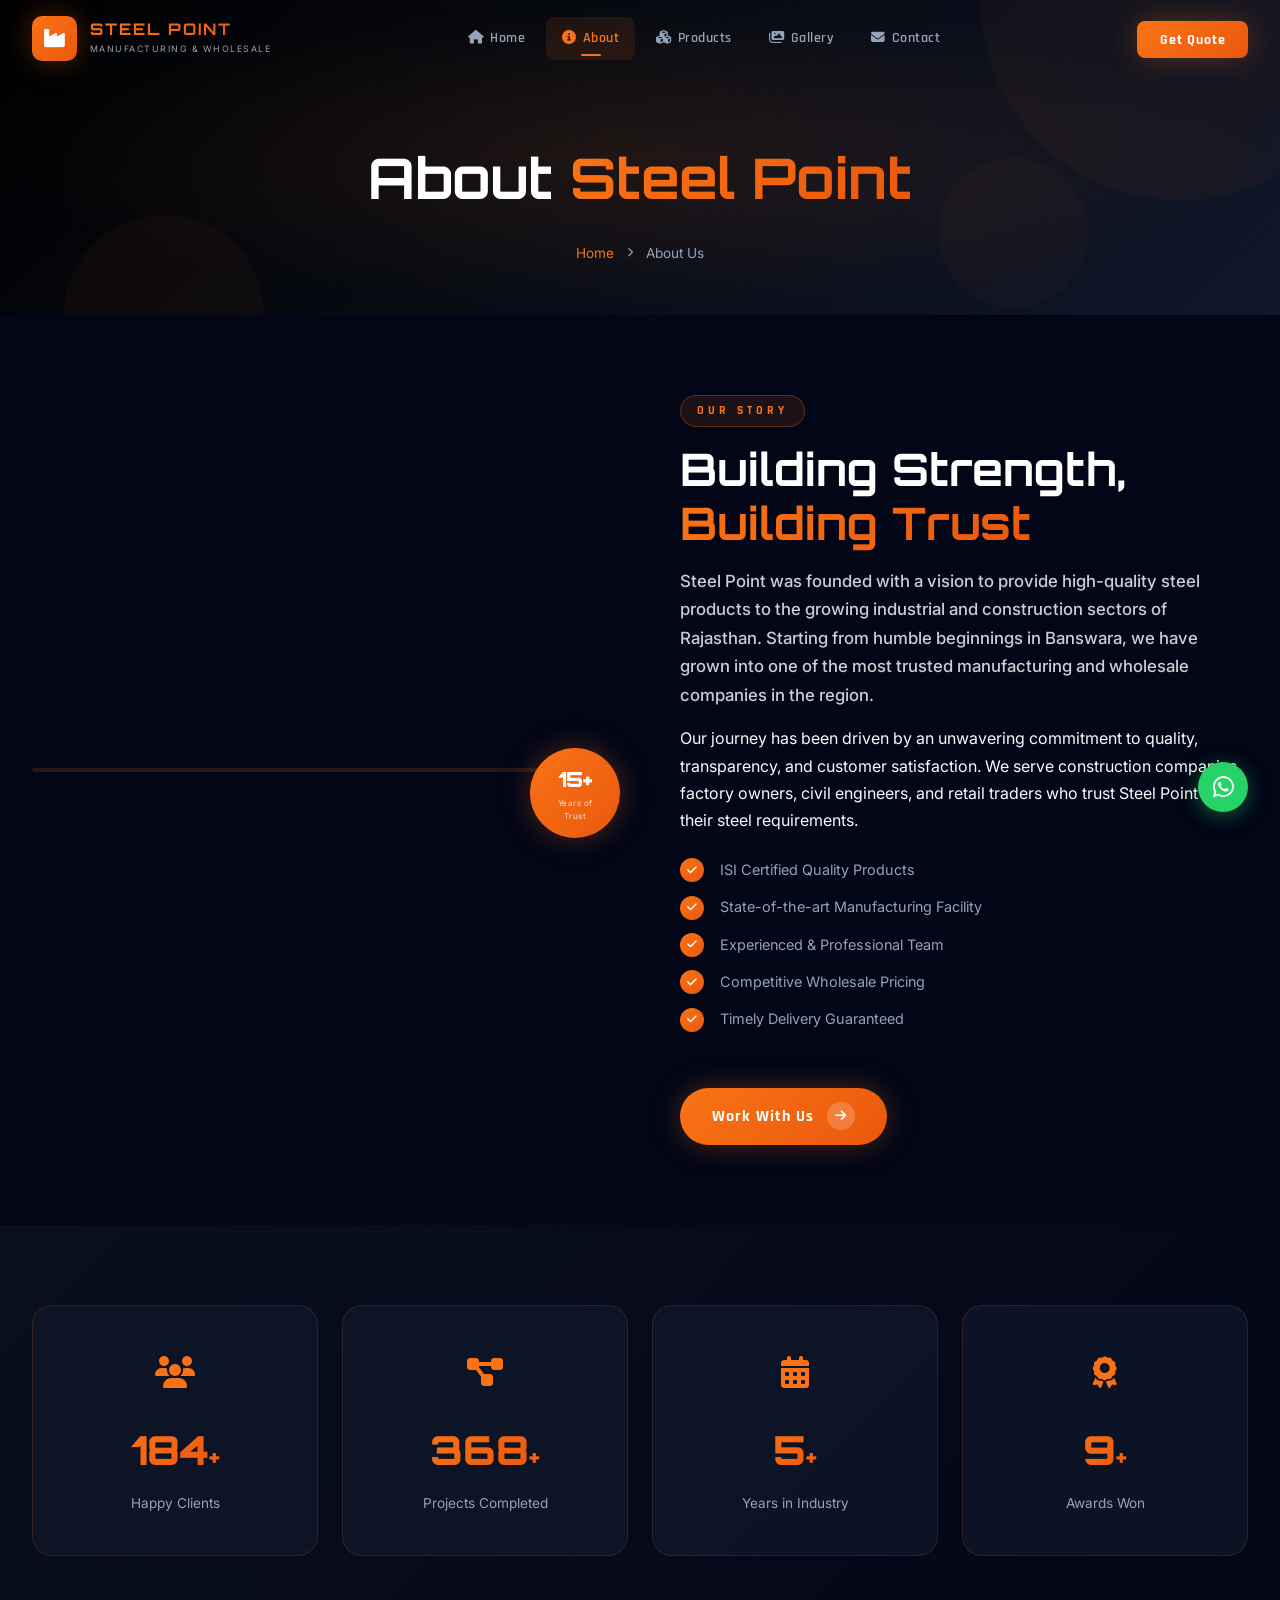
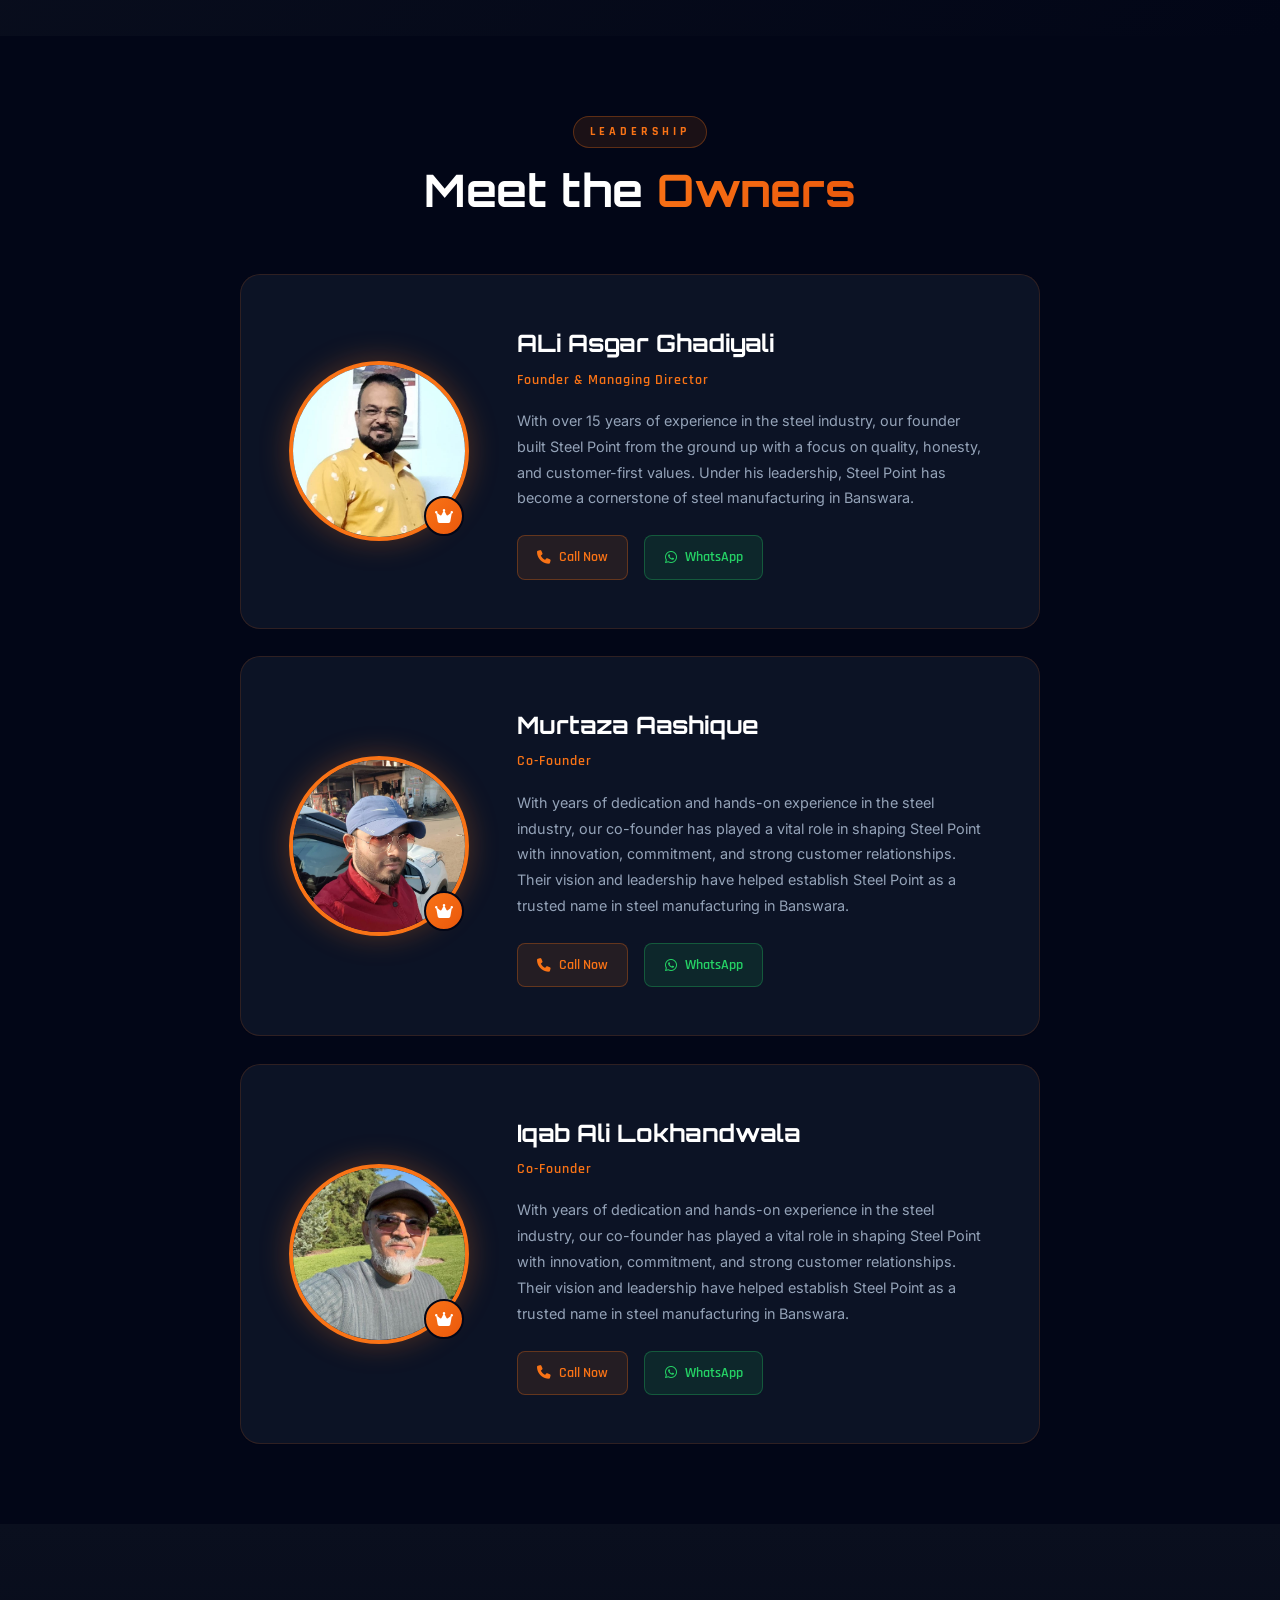
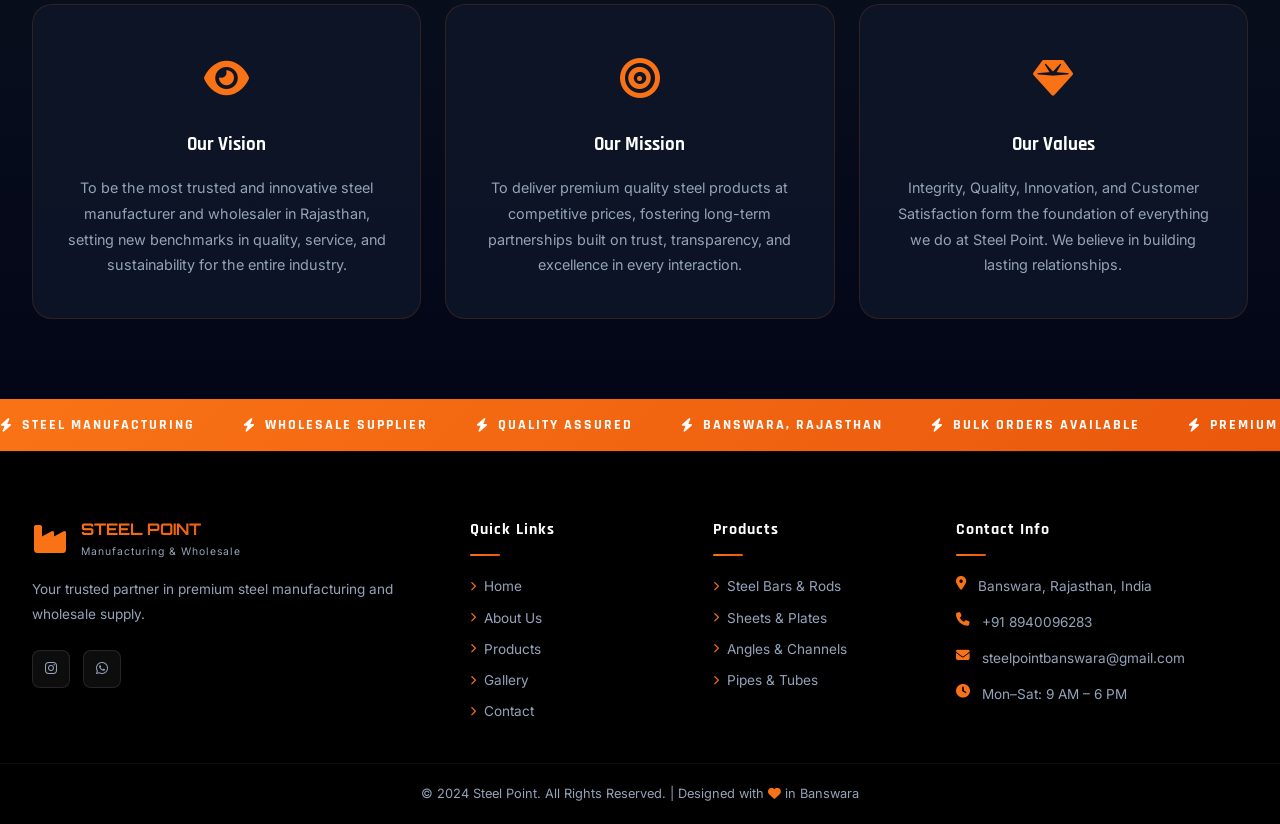
==== about.html @ a0d69bc1 "Add files via upload" ====
<!DOCTYPE html>
<html lang="en">
<head>
    <meta charset="UTF-8">
    <meta name="viewport" content="width=device-width, initial-scale=1.0">
    <title>About Us - Steel Point | Banswara</title>
    <link rel="stylesheet" href="css/style.css">
    <link rel="stylesheet" href="css/animations.css">
    <link href="https://fonts.googleapis.com/css2?family=Orbitron:wght@400;700;900&family=Rajdhani:wght@300;400;500;600;700&family=Inter:wght@300;400;500;600&display=swap" rel="stylesheet">
    <link rel="stylesheet" href="https://cdnjs.cloudflare.com/ajax/libs/font-awesome/6.5.0/css/all.min.css">
</head>
<body>
    <div id="preloader">
        <div class="preloader-content">
            <div class="steel-logo-anim">
                <span class="logo-s">S</span>
                <span class="logo-p">P</span>
            </div>
            <div class="preloader-bar"><div class="preloader-fill"></div></div>
            <p class="preloader-text">STEEL POINT</p>
        </div>
    </div>

    <div id="particles-bg"></div>

    <nav id="navbar">
        <div class="nav-container">
            <div class="nav-logo">
                <div class="logo-icon"><i class="fas fa-industry"></i></div>
                <div class="logo-text">
                    <span class="logo-main">STEEL POINT</span>
                    <span class="logo-sub">Manufacturing & Wholesale</span>
                </div>
            </div>
            <div class="nav-links" id="navLinks">
                <a href="index.html" class="nav-link"><span class="nav-icon"><i class="fas fa-home"></i></span><span>Home</span></a>
                <a href="about.html" class="nav-link active"><span class="nav-icon"><i class="fas fa-info-circle"></i></span><span>About</span></a>
                <a href="products.html" class="nav-link"><span class="nav-icon"><i class="fas fa-cubes"></i></span><span>Products</span></a>
                <a href="gallery.html" class="nav-link"><span class="nav-icon"><i class="fas fa-images"></i></span><span>Gallery</span></a>
                <a href="contact.html" class="nav-link"><span class="nav-icon"><i class="fas fa-envelope"></i></span><span>Contact</span></a>
            </div>
            <div class="nav-cta"><a href="contact.html" class="btn-nav-cta">Get Quote</a></div>
            <div class="hamburger" id="hamburger"><span></span><span></span><span></span></div>
        </div>
    </nav>

    <!-- Page Banner -->
    <div class="page-banner">
        <div class="banner-overlay"></div>
        <div class="banner-content" data-aos="fade-up">
            <h1>About <span class="text-gradient">Steel Point</span></h1>
            <div class="breadcrumb">
                <a href="index.html">Home</a>
                <i class="fas fa-chevron-right"></i>
                <span>About Us</span>
            </div>
        </div>
        <div class="banner-shapes">
            <div class="shape s1"></div>
            <div class="shape s2"></div>
            <div class="shape s3"></div>
        </div>
    </div>

    <!-- About Story -->
    <section class="about-story">
        <div class="section-container">
            <div class="about-story-grid">
                <div class="about-image-block" data-aos="fade-right">
                    <div class="about-img-main">
                        <img src="images/about-main.jpg" alt="Steel Point Factory" onerror="this.style.display='none'; this.parentElement.classList.add('img-placeholder')">
                        <div class="img-overlay-card">
                            <i class="fas fa-industry"></i>
                            <div>
                                <strong>Est. Since</strong>
                                <span>Years of Excellence</span>
                            </div>
                        </div>
                    </div>
                    <div class="about-img-secondary">
                        <img src="images/about-secondary.jpg" alt="Steel Products" onerror="this.style.display='none'; this.parentElement.classList.add('img-placeholder-sm')">
                    </div>
                    <div class="experience-badge">
                        <span class="exp-num">15+</span>
                        <span class="exp-text">Years of<br>Trust</span>
                    </div>
                </div>
                <div class="about-text-block" data-aos="fade-left">
                    <span class="section-tag">OUR STORY</span>
                    <h2 class="section-title">Building Strength, <span class="text-gradient">Building Trust</span></h2>
                    <p class="about-intro">Steel Point was founded with a vision to provide high-quality steel products to the growing industrial and construction sectors of Rajasthan. Starting from humble beginnings in Banswara, we have grown into one of the most trusted manufacturing and wholesale companies in the region.</p>
                    <p>Our journey has been driven by an unwavering commitment to quality, transparency, and customer satisfaction. We serve construction companies, factory owners, civil engineers, and retail traders who trust Steel Point for their steel requirements.</p>
                    <div class="about-values">
                        <div class="value-item">
                            <div class="value-check"><i class="fas fa-check"></i></div>
                            <span>ISI Certified Quality Products</span>
                        </div>
                        <div class="value-item">
                            <div class="value-check"><i class="fas fa-check"></i></div>
                            <span>State-of-the-art Manufacturing Facility</span>
                        </div>
                        <div class="value-item">
                            <div class="value-check"><i class="fas fa-check"></i></div>
                            <span>Experienced & Professional Team</span>
                        </div>
                        <div class="value-item">
                            <div class="value-check"><i class="fas fa-check"></i></div>
                            <span>Competitive Wholesale Pricing</span>
                        </div>
                        <div class="value-item">
                            <div class="value-check"><i class="fas fa-check"></i></div>
                            <span>Timely Delivery Guaranteed</span>
                        </div>
                    </div>
                    <a href="contact.html" class="btn-primary" style="margin-top:2rem;">
                        <span class="btn-text">Work With Us</span>
                        <span class="btn-icon"><i class="fas fa-arrow-right"></i></span>
                        <div class="btn-shine"></div>
                    </a>
                </div>
            </div>
        </div>
    </section>

    <!-- Stats -->
    <section class="stats-section">
        <div class="section-container">
            <div class="stats-grid">
                <div class="stats-card" data-aos="zoom-in" data-aos-delay="100">
                    <div class="stats-icon"><i class="fas fa-users"></i></div>
                    <div class="stats-num" data-count="500">0</div><span class="stat-plus-sm">+</span>
                    <div class="stats-label">Happy Clients</div>
                </div>
                <div class="stats-card" data-aos="zoom-in" data-aos-delay="200">
                    <div class="stats-icon"><i class="fas fa-project-diagram"></i></div>
                    <div class="stats-num" data-count="1000">0</div><span class="stat-plus-sm">+</span>
                    <div class="stats-label">Projects Completed</div>
                </div>
                <div class="stats-card" data-aos="zoom-in" data-aos-delay="300">
                    <div class="stats-icon"><i class="fas fa-calendar-alt"></i></div>
                    <div class="stats-num" data-count="15">0</div><span class="stat-plus-sm">+</span>
                    <div class="stats-label">Years in Industry</div>
                </div>
                <div class="stats-card" data-aos="zoom-in" data-aos-delay="400">
                    <div class="stats-icon"><i class="fas fa-award"></i></div>
                    <div class="stats-num" data-count="25">0</div><span class="stat-plus-sm">+</span>
                    <div class="stats-label">Awards Won</div>
                </div>
            </div>
        </div>
    </section>

    <!-- Owner Section -->
    <section class="owner-section">
        <div class="section-container">
            <div class="section-header" data-aos="fade-up">
                <span class="section-tag">LEADERSHIP</span>
                <h2 class="section-title">Meet the <span class="text-gradient">Owners</span></h2>
            </div>
            <div class="owner-card-wrap" data-aos="zoom-in">
                <div class="owner-card">
                    <div class="owner-image-wrap">
                        <div class="owner-img-circle">
                            <img src="css/ali asgar uncle 1.jpeg" alt="Owner" onerror="this.style.display='none'; this.nextElementSibling.style.display='flex'">
                            <div class="owner-placeholder" style="display:none">
                                <i class="fas fa-user-tie"></i>
                            </div>
                        </div>
                        <div class="owner-badge"><i class="fas fa-crown"></i></div>
                    </div>
                    <div class="owner-details">
                        <h3 class="owner-name">ALi Asgar Ghadiyali</h3>
                        <span class="owner-title">Founder & Managing Director</span>
                        <p class="owner-desc">With over 15 years of experience in the steel industry, our founder built Steel Point from the ground up with a focus on quality, honesty, and customer-first values. Under his leadership, Steel Point has become a cornerstone of steel manufacturing in Banswara.</p>
                        <div class="owner-contacts">
                            <a href="tel:+918940096283" class="owner-contact-btn">
                                <i class="fas fa-phone"></i> Call Now
                            </a>
                            <a href="https://wa.me/919928610476" class="owner-contact-btn whatsapp" target="_blank">
                                <i class="fab fa-whatsapp"></i> WhatsApp
                            </a>
                        </div>
                    </div>
                </div>
            </div>
            <br>

             <div class="owner-card-wrap" data-aos="zoom-in">
                <div class="owner-card">
                    <div class="owner-image-wrap">
                        <div class="owner-img-circle">
                            <img src="css/murtaza uncle .jpeg" alt="Owner" onerror="this.style.display='none'; this.nextElementSibling.style.display='flex'">
                            <div class="owner-placeholder" style="display:none">
                                <i class="fas fa-user-tie"></i>
                            </div>
                        </div>
                        <div class="owner-badge"><i class="fas fa-crown"></i></div>
                    </div>
                    <div class="owner-details">
                        <h3 class="owner-name">Murtaza Aashique</h3>
                        <span class="owner-title">Co-Founder</span>
                        <p class="owner-desc">With years of dedication and hands-on experience in the steel industry, our co-founder has played a vital role in shaping Steel Point with innovation, commitment, and strong customer relationships. Their vision and leadership have helped establish Steel Point as a trusted name in steel manufacturing in Banswara.</p>
                        <div class="owner-contacts">
                            <a href="tel:+919414101186" class="owner-contact-btn">
                                <i class="fas fa-phone"></i> Call Now
                            </a>
                            <a href="https://wa.me/919414101186" class="owner-contact-btn whatsapp" target="_blank">
                                <i class="fab fa-whatsapp"></i> WhatsApp
                            </a>
                        </div>
                    </div>
                </div>
            </div>
                    <br>
             <div class="owner-card-wrap" data-aos="zoom-in">
                <div class="owner-card">
                    <div class="owner-image-wrap">
                        <div class="owner-img-circle">
                            <img src="css/iqbal uncle.jpeg" alt="Owner" onerror="this.style.display='none'; this.nextElementSibling.style.display='flex'">
                            <div class="owner-placeholder" style="display:none">
                                <i class="fas fa-user-tie"></i>
                            </div>
                        </div>
                        <div class="owner-badge"><i class="fas fa-crown"></i></div>
                    </div>
                    <div class="owner-details">
                        <h3 class="owner-name">Iqab Ali Lokhandwala</h3>
                        <span class="owner-title">Co-Founder</span>
                        <p class="owner-desc">With years of dedication and hands-on experience in the steel industry, our co-founder has played a vital role in shaping Steel Point with innovation, commitment, and strong customer relationships. Their vision and leadership have helped establish Steel Point as a trusted name in steel manufacturing in Banswara.</p>
                        <div class="owner-contacts">
                            <a href="tel:+919414101186" class="owner-contact-btn">
                                <i class="fas fa-phone"></i> Call Now
                            </a>
                            <a href="https://wa.me/918118812469" class="owner-contact-btn whatsapp" target="_blank">
                                <i class="fab fa-whatsapp"></i> WhatsApp
                            </a>
                        </div>
                    </div>
                </div>
            </div>

        </div>
    </section>

    <!-- Vision Mission -->
    <section class="vision-mission">
        <div class="section-container">
            <div class="vm-grid">
                <div class="vm-card vision" data-aos="fade-right">
                    <div class="vm-icon"><i class="fas fa-eye"></i></div>
                    <h3>Our Vision</h3>
                    <p>To be the most trusted and innovative steel manufacturer and wholesaler in Rajasthan, setting new benchmarks in quality, service, and sustainability for the entire industry.</p>
                </div>
                <div class="vm-card mission" data-aos="fade-up">
                    <div class="vm-icon"><i class="fas fa-bullseye"></i></div>
                    <h3>Our Mission</h3>
                    <p>To deliver premium quality steel products at competitive prices, fostering long-term partnerships built on trust, transparency, and excellence in every interaction.</p>
                </div>
                <div class="vm-card values" data-aos="fade-left">
                    <div class="vm-icon"><i class="fas fa-gem"></i></div>
                    <h3>Our Values</h3>
                    <p>Integrity, Quality, Innovation, and Customer Satisfaction form the foundation of everything we do at Steel Point. We believe in building lasting relationships.</p>
                </div>
            </div>
        </div>
    </section>

    <!-- Marquee -->
    <div class="marquee-section">
        <div class="marquee-track">
            <span><i class="fas fa-bolt"></i> STEEL MANUFACTURING</span>
            <span><i class="fas fa-bolt"></i> WHOLESALE SUPPLIER</span>
            <span><i class="fas fa-bolt"></i> QUALITY ASSURED</span>
            <span><i class="fas fa-bolt"></i> BANSWARA, RAJASTHAN</span>
            <span><i class="fas fa-bolt"></i> BULK ORDERS AVAILABLE</span>
            <span><i class="fas fa-bolt"></i> PREMIUM GRADE STEEL</span>
            <span><i class="fas fa-bolt"></i> STEEL MANUFACTURING</span>
            <span><i class="fas fa-bolt"></i> WHOLESALE SUPPLIER</span>
            <span><i class="fas fa-bolt"></i> QUALITY ASSURED</span>
            <span><i class="fas fa-bolt"></i> BANSWARA, RAJASTHAN</span>
            <span><i class="fas fa-bolt"></i> BULK ORDERS AVAILABLE</span>
            <span><i class="fas fa-bolt"></i> PREMIUM GRADE STEEL</span>
        </div>
    </div>

    <!-- Footer -->
    <footer id="footer">
        <div class="footer-top">
            <div class="footer-container">
                <div class="footer-brand">
                    <div class="footer-logo">
                        <i class="fas fa-industry"></i>
                        <div>
                            <span class="footer-logo-name">STEEL POINT</span>
                            <span class="footer-logo-sub">Manufacturing & Wholesale</span>
                        </div>
                    </div>
                    <p class="footer-desc">Your trusted partner in premium steel manufacturing and wholesale supply.</p>
                    <div class="footer-socials">
                        <!-- <a href="#" class="social-btn"><i class="fab fa-facebook-f"></i></a> -->
                        <a href="https://www.instagram.com/steel_point.banswara?igsh=MWlycHJwcHlqMzdpeQ==" class="social-btn"><i class="fab fa-instagram"></i></a>
                        <a href="https://wa.me/919828180990" class="social-btn"><i class="fab fa-whatsapp"></i></a>
                        <!-- <a href="#" class="social-btn"><i class="fab fa-youtube"></i></a> -->
                    </div>
                </div>
                <div class="footer-links-col">
                    <h4>Quick Links</h4>
                    <ul>
                        <li><a href="index.html"><i class="fas fa-chevron-right"></i> Home</a></li>
                        <li><a href="about.html"><i class="fas fa-chevron-right"></i> About Us</a></li>
                        <li><a href="products.html"><i class="fas fa-chevron-right"></i> Products</a></li>
                        <li><a href="gallery.html"><i class="fas fa-chevron-right"></i> Gallery</a></li>
                        <li><a href="contact.html"><i class="fas fa-chevron-right"></i> Contact</a></li>
                    </ul>
                </div>
                <div class="footer-links-col">
                    <h4>Products</h4>
                    <ul>
                        <li><a href="products.html"><i class="fas fa-chevron-right"></i> Steel Bars & Rods</a></li>
                        <li><a href="products.html"><i class="fas fa-chevron-right"></i> Sheets & Plates</a></li>
                        <li><a href="products.html"><i class="fas fa-chevron-right"></i> Angles & Channels</a></li>
                        <li><a href="products.html"><i class="fas fa-chevron-right"></i> Pipes & Tubes</a></li>
                    </ul>
                </div>
                <div class="footer-contact-col">
                    <h4>Contact Info</h4>
                    <div class="footer-contact-item"><i class="fas fa-map-marker-alt"></i><span>Banswara, Rajasthan, India</span></div>
                    <div class="footer-contact-item"><i class="fas fa-phone"></i><span>+91 8940096283</span></div>
                    <div class="footer-contact-item"><i class="fas fa-envelope"></i><span>steelpointbanswara@gmail.com</span></div>
                    <div class="footer-contact-item"><i class="fas fa-clock"></i><span>Mon–Sat: 9 AM – 6 PM</span></div>
                </div>
            </div>
        </div>
        <div class="footer-bottom">
            <p>© 2024 Steel Point. All Rights Reserved. | Designed with <i class="fas fa-heart" style="color:#f97316"></i> in Banswara</p>
        </div>
    </footer>

    <button id="backToTop" class="back-to-top"><i class="fas fa-chevron-up"></i></button>
    <a href="https://wa.me/919828180990" class="whatsapp-float" target="_blank">
        <i class="fab fa-whatsapp"></i>
        <span class="whatsapp-tooltip">Chat on WhatsApp</span>
    </a>

    <script src="js/main.js"></script>
    <script src="js/animations.js"></script>
</body>
</html>
---- css/style.css ----
/* =========================================
   STEEL POINT - MAIN STYLESHEET
   ========================================= */

:root {
  --primary: #f97316;
  --primary-dark: #ea580c;
  --primary-light: #fed7aa;
  --secondary: #0f172a;
  --dark: #020617;
  --darker: #000000;
  --light: #f8fafc;
  --gray: #94a3b8;
  --gray-light: #e2e8f0;
  --steel-blue: #1e40af;
  --steel-silver: #94a3b8;
  --gradient: linear-gradient(135deg, #f97316, #ea580c);
  --gradient-dark: linear-gradient(135deg, #0f172a, #020617);
  --gradient-glow: linear-gradient(135deg, #f97316 0%, #fb923c 50%, #f97316 100%);
  --card-bg: rgba(15, 23, 42, 0.8);
  --card-border: rgba(249, 115, 22, 0.15);
  --glass: rgba(255, 255, 255, 0.05);
  --glass-border: rgba(255, 255, 255, 0.1);
  --shadow: 0 20px 60px rgba(0, 0, 0, 0.5);
  --shadow-orange: 0 0 30px rgba(249, 115, 22, 0.3);
  --font-heading: 'Orbitron', sans-serif;
  --font-body: 'Rajdhani', sans-serif;
  --font-text: 'Inter', sans-serif;
  --transition: all 0.3s cubic-bezier(0.4, 0, 0.2, 1);
  --border-radius: 12px;
  --border-radius-lg: 20px;
}

/* RESET */
*, *::before, *::after { box-sizing: border-box; margin: 0; padding: 0; }
html { scroll-behavior: smooth; font-size: 16px; }
body {
  font-family: var(--font-text);
  background-color: var(--dark);
  color: var(--light);
  overflow-x: hidden;
  line-height: 1.7;
}
a { text-decoration: none; color: inherit; }
ul { list-style: none; }
img { max-width: 100%; display: block; }
button { cursor: pointer; border: none; background: none; font-family: inherit; }
input, select, textarea { font-family: inherit; }

/* =========================================
   SCROLLBAR
   ========================================= */
::-webkit-scrollbar { width: 6px; }
::-webkit-scrollbar-track { background: var(--dark); }
::-webkit-scrollbar-thumb { background: var(--primary); border-radius: 3px; }

/* =========================================
   PRELOADER
   ========================================= */
#preloader {
  position: fixed; inset: 0;
  background: var(--darker);
  display: flex; align-items: center; justify-content: center;
  z-index: 9999;
  transition: opacity 0.6s ease, visibility 0.6s ease;
}
#preloader.fade-out { opacity: 0; visibility: hidden; }
.preloader-content { text-align: center; }
.steel-logo-anim {
  display: flex; gap: 4px; justify-content: center;
  margin-bottom: 20px;
}
.logo-s, .logo-p {
  font-family: var(--font-heading);
  font-size: 4rem; font-weight: 900;
  background: var(--gradient);
  -webkit-background-clip: text; -webkit-text-fill-color: transparent;
  animation: logoPopIn 0.6s ease forwards;
}
.logo-p { animation-delay: 0.3s; opacity: 0; }
@keyframes logoPopIn {
  from { opacity: 0; transform: scale(0) rotate(-180deg); }
  to { opacity: 1; transform: scale(1) rotate(0); }
}
.preloader-bar {
  width: 200px; height: 4px;
  background: rgba(255,255,255,0.1);
  border-radius: 2px; margin: 10px auto;
  overflow: hidden;
}
.preloader-fill {
  height: 100%; width: 0;
  background: var(--gradient);
  border-radius: 2px;
  animation: fillBar 1.5s ease forwards 0.5s;
}
@keyframes fillBar { to { width: 100%; } }
.preloader-text {
  font-family: var(--font-heading);
  font-size: 0.8rem; letter-spacing: 6px;
  color: var(--primary);
  margin-top: 10px;
  animation: fadeIn 1s ease 0.5s forwards; opacity: 0;
}
@keyframes fadeIn { to { opacity: 1; } }

/* =========================================
   PARTICLES BG
   ========================================= */
#particles-bg {
  position: fixed; inset: 0;
  pointer-events: none; z-index: 0;
  overflow: hidden;
}

/* =========================================
   NAVBAR
   ========================================= */
#navbar {
  position: fixed; top: 0; left: 0; right: 0;
  z-index: 1000;
  padding: 1rem 0;
  transition: var(--transition);
  background: transparent;
}
#navbar.scrolled {
  background: rgba(2, 6, 23, 0.95);
  backdrop-filter: blur(20px);
  -webkit-backdrop-filter: blur(20px);
  border-bottom: 1px solid var(--card-border);
  padding: 0.7rem 0;
  box-shadow: 0 4px 30px rgba(0,0,0,0.5);
}
.nav-container {
  max-width: 1400px; margin: 0 auto;
  padding: 0 2rem;
  display: flex; align-items: center; justify-content: space-between;
  gap: 2rem;
}
.nav-logo { display: flex; align-items: center; gap: 0.8rem; }
.logo-icon {
  width: 45px; height: 45px;
  background: var(--gradient);
  border-radius: 10px;
  display: flex; align-items: center; justify-content: center;
  font-size: 1.3rem; color: white;
  box-shadow: var(--shadow-orange);
  flex-shrink: 0;
}
.logo-main {
  display: block;
  font-family: var(--font-heading);
  font-size: 1rem; font-weight: 700;
  letter-spacing: 2px;
  background: var(--gradient);
  -webkit-background-clip: text; -webkit-text-fill-color: transparent;
  line-height: 1.2;
}
.logo-sub {
  display: block;
  font-size: 0.55rem; letter-spacing: 1.5px;
  color: var(--gray); text-transform: uppercase;
  margin-top: 2px;
}
.nav-links { display: flex; align-items: center; gap: 0.3rem; }
.nav-link {
  display: flex; align-items: center; gap: 0.4rem;
  padding: 0.6rem 1rem;
  border-radius: 8px;
  font-family: var(--font-body);
  font-size: 0.9rem; font-weight: 600;
  letter-spacing: 0.5px;
  color: var(--gray);
  transition: var(--transition);
  position: relative;
}
.nav-link:hover, .nav-link.active {
  color: var(--primary);
  background: rgba(249, 115, 22, 0.1);
}
.nav-link.active::after {
  content: '';
  position: absolute; bottom: 4px; left: 50%; transform: translateX(-50%);
  width: 20px; height: 2px;
  background: var(--primary); border-radius: 1px;
}
.nav-icon { font-size: 0.85rem; }
.btn-nav-cta {
  padding: 0.6rem 1.4rem;
  background: var(--gradient);
  color: white;
  border-radius: 8px;
  font-family: var(--font-body);
  font-weight: 700; font-size: 0.9rem;
  letter-spacing: 1px;
  transition: var(--transition);
  box-shadow: var(--shadow-orange);
  white-space: nowrap;
}
.btn-nav-cta:hover {
  transform: translateY(-2px);
  box-shadow: 0 8px 25px rgba(249, 115, 22, 0.5);
}
.hamburger {
  display: none; flex-direction: column; gap: 5px;
  cursor: pointer; padding: 5px;
}
.hamburger span {
  display: block; width: 25px; height: 2px;
  background: var(--primary);
  border-radius: 1px;
  transition: var(--transition);
}
.hamburger.active span:nth-child(1) { transform: rotate(45deg) translate(5px, 5px); }
.hamburger.active span:nth-child(2) { opacity: 0; transform: translateX(-10px); }
.hamburger.active span:nth-child(3) { transform: rotate(-45deg) translate(5px, -5px); }

/* =========================================
   BUTTONS
   ========================================= */
.btn-primary {
  display: inline-flex; align-items: center; gap: 0.8rem;
  padding: 0.9rem 2rem;
  background: var(--gradient);
  color: white;
  border-radius: 50px;
  font-family: var(--font-body);
  font-weight: 700; font-size: 1rem;
  letter-spacing: 1px;
  transition: var(--transition);
  box-shadow: var(--shadow-orange);
  position: relative; overflow: hidden;
  border: none; cursor: pointer;
}
.btn-primary:hover {
  transform: translateY(-3px);
  box-shadow: 0 15px 40px rgba(249, 115, 22, 0.5);
}
.btn-primary:active { transform: translateY(-1px); }
.btn-text { position: relative; z-index: 1; }
.btn-icon {
  width: 28px; height: 28px;
  background: rgba(255,255,255,0.2);
  border-radius: 50%;
  display: flex; align-items: center; justify-content: center;
  font-size: 0.8rem;
  position: relative; z-index: 1;
  transition: var(--transition);
}
.btn-primary:hover .btn-icon { transform: translateX(4px); }
.btn-shine {
  position: absolute; top: 0; left: -100%;
  width: 60%; height: 100%;
  background: linear-gradient(90deg, transparent, rgba(255,255,255,0.2), transparent);
  transform: skewX(-20deg);
  transition: 0.6s;
}
.btn-primary:hover .btn-shine { left: 150%; }

.btn-secondary {
  display: inline-flex; align-items: center; gap: 0.8rem;
  padding: 0.9rem 2rem;
  background: transparent;
  color: white;
  border: 2px solid rgba(249, 115, 22, 0.5);
  border-radius: 50px;
  font-family: var(--font-body);
  font-weight: 700; font-size: 1rem;
  transition: var(--transition);
  backdrop-filter: blur(10px);
}
.btn-secondary:hover {
  background: rgba(249, 115, 22, 0.1);
  border-color: var(--primary);
  transform: translateY(-3px);
}

.btn-ghost {
  display: inline-flex; align-items: center; gap: 0.8rem;
  padding: 0.9rem 2rem;
  background: rgba(255,255,255,0.05);
  color: white;
  border: 2px solid rgba(255,255,255,0.2);
  border-radius: 50px;
  font-family: var(--font-body);
  font-weight: 600; font-size: 1rem;
  transition: var(--transition);
  backdrop-filter: blur(10px);
}
.btn-ghost:hover {
  background: rgba(255,255,255,0.1);
  border-color: rgba(255,255,255,0.4);
  transform: translateY(-2px);
}

/* =========================================
   HERO SECTION
   ========================================= */
#hero {
  min-height: 100vh;
  display: flex; align-items: center;
  position: relative; overflow: hidden;
  background: linear-gradient(135deg, #000000 0%, #0f172a 50%, #020617 100%);
}
.hero-bg-overlay {
  position: absolute; inset: 0;
  background:
    radial-gradient(ellipse at 20% 50%, rgba(249, 115, 22, 0.08) 0%, transparent 60%),
    radial-gradient(ellipse at 80% 20%, rgba(30, 64, 175, 0.08) 0%, transparent 60%);
}
.hero-grid {
  position: absolute; inset: 0;
  background-image:
    linear-gradient(rgba(249, 115, 22, 0.03) 1px, transparent 1px),
    linear-gradient(90deg, rgba(249, 115, 22, 0.03) 1px, transparent 1px);
  background-size: 60px 60px;
  animation: gridMove 20s linear infinite;
}
@keyframes gridMove {
  to { background-position: 60px 60px; }
}
.hero-content {
  position: relative; z-index: 2;
  max-width: 1400px; margin: 0 auto;
  padding: 0 2rem;
  padding-top: 8rem;
}
.hero-badge {
  display: inline-flex; align-items: center; gap: 0.5rem;
  padding: 0.5rem 1.2rem;
  background: rgba(249, 115, 22, 0.1);
  border: 1px solid rgba(249, 115, 22, 0.3);
  border-radius: 50px;
  font-size: 0.8rem; letter-spacing: 1px;
  color: var(--primary);
  margin-bottom: 1.5rem;
  font-family: var(--font-body);
}
.hero-badge i { font-size: 0.7rem; animation: blink 2s infinite; }
@keyframes blink {
  0%, 100% { opacity: 1; }
  50% { opacity: 0.3; }
}
.hero-title {
  font-family: var(--font-heading);
  line-height: 1.05;
  margin-bottom: 1.5rem;
}
.title-line-1 {
  display: block;
  font-size: clamp(3rem, 8vw, 7rem);
  font-weight: 400;
  color: rgba(255,255,255,0.3);
  letter-spacing: 8px;
}
.title-line-2 {
  display: block;
  font-size: clamp(3.5rem, 9vw, 8rem);
  font-weight: 900;
  color: white;
  letter-spacing: 4px;
  text-shadow: 0 0 60px rgba(249, 115, 22, 0.3);
}
.title-line-3 {
  display: block;
  font-size: clamp(3rem, 8vw, 7rem);
  font-weight: 700;
  color: rgba(255,255,255,0.7);
  letter-spacing: 6px;
}
.highlight-steel {
  background: var(--gradient);
  -webkit-background-clip: text; -webkit-text-fill-color: transparent;
  position: relative;
}
.hero-subtitle {
  font-size: 1.1rem; color: var(--gray);
  margin-bottom: 2.5rem;
  max-width: 600px;
  line-height: 1.8;
}
.hero-buttons { display: flex; gap: 1rem; flex-wrap: wrap; margin-bottom: 3rem; }
.hero-stats {
  display: flex; align-items: center; gap: 2rem;
  flex-wrap: wrap;
}
.stat-item { text-align: center; }
.stat-num {
  font-family: var(--font-heading);
  font-size: 2rem; font-weight: 900;
  background: var(--gradient);
  -webkit-background-clip: text; -webkit-text-fill-color: transparent;
}
.stat-plus {
  font-family: var(--font-heading);
  font-size: 1.5rem; font-weight: 700;
  background: var(--gradient);
  -webkit-background-clip: text; -webkit-text-fill-color: transparent;
}
.stat-label {
  display: block; font-size: 0.75rem;
  color: var(--gray); letter-spacing: 1px;
  text-transform: uppercase;
}
.stat-divider {
  width: 1px; height: 40px;
  background: rgba(255,255,255,0.1);
}
.hero-scroll-indicator {
  position: absolute; bottom: 2rem; left: 50%;
  transform: translateX(-50%);
  display: flex; flex-direction: column; align-items: center; gap: 0.5rem;
  font-size: 0.7rem; letter-spacing: 2px; color: var(--gray);
  z-index: 2;
  animation: float 3s ease-in-out infinite;
}
.scroll-dot {
  width: 6px; height: 6px;
  background: var(--primary); border-radius: 50%;
  animation: scrollBounce 1.5s ease-in-out infinite;
}
@keyframes scrollBounce {
  0%, 100% { transform: translateY(0); }
  50% { transform: translateY(8px); }
}
@keyframes float {
  0%, 100% { transform: translateX(-50%) translateY(0); }
  50% { transform: translateX(-50%) translateY(-8px); }
}
.hero-floating-elements {
  position: absolute; inset: 0; pointer-events: none; z-index: 1;
}
.float-el {
  position: absolute; font-size: 2rem;
  color: rgba(249, 115, 22, 0.1);
  animation: floatAround 8s ease-in-out infinite;
}
.el-1 { top: 20%; right: 10%; animation-delay: 0s; }
.el-2 { top: 60%; right: 5%; animation-delay: 2s; font-size: 3rem; }
.el-3 { top: 40%; right: 20%; animation-delay: 4s; }
@keyframes floatAround {
  0%, 100% { transform: translateY(0) rotate(0deg); opacity: 0.1; }
  50% { transform: translateY(-20px) rotate(10deg); opacity: 0.3; }
}

/* =========================================
   MARQUEE
   ========================================= */
.marquee-section {
  background: var(--gradient);
  padding: 0.9rem 0;
  overflow: hidden;
  position: relative; z-index: 2;
}
.marquee-track {
  display: flex; gap: 3rem;
  animation: marquee 25s linear infinite;
  white-space: nowrap;
}
.marquee-track span {
  font-family: var(--font-body);
  font-size: 0.85rem; font-weight: 700;
  letter-spacing: 2px; color: white;
  display: flex; align-items: center; gap: 0.5rem;
  flex-shrink: 0;
}
@keyframes marquee {
  from { transform: translateX(0); }
  to { transform: translateX(-50%); }
}

/* =========================================
   SECTION COMMONS
   ========================================= */
.section-container {
  max-width: 1400px; margin: 0 auto;
  padding: 5rem 2rem;
}
.section-header { text-align: center; margin-bottom: 3.5rem; }
.section-tag {
  display: inline-block;
  font-family: var(--font-body);
  font-size: 0.75rem; font-weight: 700;
  letter-spacing: 4px; text-transform: uppercase;
  color: var(--primary);
  background: rgba(249, 115, 22, 0.1);
  border: 1px solid rgba(249, 115, 22, 0.3);
  padding: 0.3rem 1rem;
  border-radius: 50px;
  margin-bottom: 1rem;
}
.section-title {
  font-family: var(--font-heading);
  font-size: clamp(1.8rem, 4vw, 2.8rem);
  font-weight: 700; color: white;
  line-height: 1.2;
  margin-bottom: 1rem;
}
.section-subtitle {
  color: var(--gray); font-size: 1rem;
  max-width: 600px; margin: 0 auto;
}
.text-gradient {
  background: var(--gradient);
  -webkit-background-clip: text; -webkit-text-fill-color: transparent;
}

/* =========================================
   FEATURES SECTION
   ========================================= */
#features {
  background: linear-gradient(180deg, var(--dark) 0%, #0a0f1e 100%);
  position: relative; z-index: 1;
}
.features-grid {
  display: grid;
  grid-template-columns: repeat(auto-fit, minmax(300px, 1fr));
  gap: 1.5rem;
}
.feature-card {
  background: var(--card-bg);
  border: 1px solid var(--card-border);
  border-radius: var(--border-radius-lg);
  padding: 2.5rem 2rem;
  text-align: center;
  position: relative; overflow: hidden;
  transition: var(--transition);
  backdrop-filter: blur(10px);
}
.feature-card:hover {
  transform: translateY(-8px);
  border-color: rgba(249, 115, 22, 0.4);
  box-shadow: 0 20px 50px rgba(0,0,0,0.4), var(--shadow-orange);
}
.feature-icon-wrap {
  position: relative; width: 70px; height: 70px;
  margin: 0 auto 1.5rem;
}
.feature-icon {
  width: 70px; height: 70px;
  background: var(--gradient);
  border-radius: 16px;
  display: flex; align-items: center; justify-content: center;
  font-size: 1.6rem; color: white;
  position: relative; z-index: 1;
  transition: var(--transition);
}
.feature-card:hover .feature-icon { transform: scale(1.1) rotate(-5deg); }
.icon-glow {
  position: absolute; inset: -5px;
  background: var(--gradient);
  border-radius: 20px;
  opacity: 0; filter: blur(15px);
  transition: var(--transition);
  z-index: 0;
}
.feature-card:hover .icon-glow { opacity: 0.4; }
.feature-card h3 {
  font-family: var(--font-body);
  font-size: 1.2rem; font-weight: 700;
  color: white; margin-bottom: 0.8rem;
}
.feature-card p { font-size: 0.9rem; color: var(--gray); line-height: 1.8; }
.card-border-anim {
  position: absolute; inset: 0;
  border-radius: var(--border-radius-lg);
  opacity: 0; transition: var(--transition);
  background: linear-gradient(135deg, rgba(249,115,22,0.1), transparent);
}
.feature-card:hover .card-border-anim { opacity: 1; }

/* =========================================
   PRODUCTS PREVIEW
   ========================================= */
#products-preview {
  background: var(--dark); position: relative; z-index: 1;
}
.products-preview-grid {
  display: grid;
  grid-template-columns: repeat(auto-fit, minmax(250px, 1fr));
  gap: 1.5rem; margin-bottom: 2.5rem;
}
.product-preview-card {
  background: var(--card-bg);
  border: 1px solid var(--card-border);
  border-radius: var(--border-radius-lg);
  padding: 2rem;
  text-align: center;
  transition: var(--transition);
  backdrop-filter: blur(10px);
  cursor: pointer;
}
.product-preview-card:hover {
  transform: translateY(-6px);
  border-color: var(--primary);
  box-shadow: var(--shadow-orange);
}
.product-icon {
  font-size: 2.5rem; color: var(--primary);
  margin-bottom: 1rem;
  transition: var(--transition);
}
.product-preview-card:hover .product-icon { transform: scale(1.2); }
.product-preview-card h3 {
  font-family: var(--font-body);
  font-size: 1.1rem; font-weight: 700;
  color: white; margin-bottom: 0.5rem;
}
.product-preview-card p { font-size: 0.85rem; color: var(--gray); margin-bottom: 1rem; }
.product-link {
  display: inline-flex; align-items: center; gap: 0.3rem;
  color: var(--primary); font-size: 0.85rem; font-weight: 600;
  font-family: var(--font-body);
  transition: var(--transition);
}
.product-link:hover { gap: 0.6rem; }
.view-all-wrap { text-align: center; }

/* =========================================
   LOCATION PREVIEW
   ========================================= */
#location-preview {
  background: linear-gradient(180deg, #0a0f1e 0%, var(--dark) 100%);
}
.location-content {
  display: grid; grid-template-columns: 1fr 1fr;
  gap: 4rem; align-items: center;
}
.location-details { margin: 1.5rem 0; }
.loc-item {
  display: flex; align-items: center; gap: 1rem;
  padding: 0.8rem 0;
  border-bottom: 1px solid rgba(255,255,255,0.05);
  color: var(--gray); font-size: 0.95rem;
}
.loc-item i { color: var(--primary); font-size: 1rem; width: 20px; }
.map-container {
  border-radius: var(--border-radius-lg);
  overflow: hidden;
  border: 2px solid var(--card-border);
  box-shadow: var(--shadow);
}
.map-container iframe { display: block; }

/* =========================================
   TESTIMONIALS
   ========================================= */
#testimonials {
  background: var(--dark); position: relative;
}
.testimonials-slider { position: relative; overflow: hidden; }
.testimonial-track {
  display: flex;
  transition: transform 0.5s cubic-bezier(0.4, 0, 0.2, 1);
}
.testimonial-card {
  min-width: 100%;
  background: var(--card-bg);
  border: 1px solid var(--card-border);
  border-radius: var(--border-radius-lg);
  padding: 2.5rem;
  backdrop-filter: blur(10px);
}
.testimonial-card .stars {
  font-size: 1.1rem; color: #fbbf24;
  margin-bottom: 1rem;
}
.testimonial-card p {
  font-size: 1.05rem; color: var(--gray);
  font-style: italic; margin-bottom: 1.5rem;
  line-height: 1.8;
}
.client-info { display: flex; align-items: center; gap: 1rem; }
.client-avatar {
  width: 50px; height: 50px;
  background: var(--gradient);
  border-radius: 50%;
  display: flex; align-items: center; justify-content: center;
  font-family: var(--font-heading);
  font-size: 0.85rem; font-weight: 700; color: white;
  flex-shrink: 0;
}
.client-info strong { display: block; color: white; font-size: 1rem; }
.client-info span { font-size: 0.8rem; color: var(--gray); }
.slider-controls {
  display: flex; align-items: center; justify-content: center;
  gap: 1rem; margin-top: 2rem;
}
.slider-btn {
  width: 45px; height: 45px;
  background: var(--card-bg);
  border: 1px solid var(--card-border);
  border-radius: 50%;
  color: var(--primary);
  font-size: 1rem;
  display: flex; align-items: center; justify-content: center;
  transition: var(--transition); cursor: pointer;
}
.slider-btn:hover {
  background: var(--gradient); color: white;
  border-color: var(--primary);
}
.slider-dots { display: flex; gap: 0.5rem; }
.slider-dot {
  width: 8px; height: 8px;
  background: rgba(255,255,255,0.2);
  border-radius: 50%; cursor: pointer;
  transition: var(--transition);
}
.slider-dot.active {
  background: var(--primary);
  width: 24px; border-radius: 4px;
}

/* =========================================
   CTA SECTION
   ========================================= */
#cta-section {
  position: relative;
  background: linear-gradient(135deg, #0f172a 0%, #1e1b4b 50%, #0f172a 100%);
  text-align: center;
  overflow: hidden;
}
.cta-bg-pattern {
  position: absolute; inset: 0;
  background-image: radial-gradient(circle at 20% 50%, rgba(249,115,22,0.1) 0%, transparent 50%),
                    radial-gradient(circle at 80% 50%, rgba(30,64,175,0.1) 0%, transparent 50%);
}
.cta-content { position: relative; z-index: 1; }
.cta-content h2 {
  font-family: var(--font-heading);
  font-size: clamp(1.8rem, 4vw, 2.5rem);
  color: white; margin-bottom: 1rem;
}
.cta-content p { color: var(--gray); font-size: 1rem; margin-bottom: 2rem; }
.cta-buttons { display: flex; gap: 1rem; justify-content: center; flex-wrap: wrap; }

/* =========================================
   FOOTER
   ========================================= */
#footer {
  background: #000000;
  border-top: 1px solid rgba(249, 115, 22, 0.1);
}
.footer-container {
  max-width: 1400px; margin: 0 auto;
  padding: 4rem 2rem 2rem;
  display: grid;
  grid-template-columns: 2fr 1fr 1fr 1.5fr;
  gap: 3rem;
}
.footer-logo {
  display: flex; align-items: center; gap: 0.8rem;
  margin-bottom: 1rem;
}
.footer-logo i {
  font-size: 2rem; color: var(--primary);
}
.footer-logo-name {
  display: block;
  font-family: var(--font-heading);
  font-size: 1rem; font-weight: 700;
  background: var(--gradient);
  -webkit-background-clip: text; -webkit-text-fill-color: transparent;
}
.footer-logo-sub {
  display: block; font-size: 0.65rem;
  color: var(--gray); letter-spacing: 1px;
}
.footer-desc { font-size: 0.85rem; color: var(--gray); line-height: 1.8; margin-bottom: 1.5rem; }
.footer-socials { display: flex; gap: 0.8rem; }
.social-btn {
  width: 38px; height: 38px;
  background: rgba(255,255,255,0.05);
  border: 1px solid rgba(255,255,255,0.1);
  border-radius: 8px;
  display: flex; align-items: center; justify-content: center;
  color: var(--gray); font-size: 0.85rem;
  transition: var(--transition);
}
.social-btn:hover { background: var(--gradient); color: white; border-color: transparent; transform: translateY(-3px); }
.footer-links-col h4, .footer-contact-col h4 {
  font-family: var(--font-body);
  font-size: 1rem; font-weight: 700;
  color: white; letter-spacing: 1px;
  margin-bottom: 1.2rem;
  position: relative;
  padding-bottom: 0.8rem;
}
.footer-links-col h4::after, .footer-contact-col h4::after {
  content: '';
  position: absolute; bottom: 0; left: 0;
  width: 30px; height: 2px;
  background: var(--gradient); border-radius: 1px;
}
.footer-links-col ul li { margin-bottom: 0.5rem; }
.footer-links-col ul li a {
  font-size: 0.85rem; color: var(--gray);
  display: flex; align-items: center; gap: 0.5rem;
  transition: var(--transition);
}
.footer-links-col ul li a i { font-size: 0.6rem; color: var(--primary); }
.footer-links-col ul li a:hover { color: var(--primary); padding-left: 5px; }
.footer-contact-item {
  display: flex; align-items: flex-start; gap: 0.8rem;
  margin-bottom: 0.8rem;
  font-size: 0.85rem; color: var(--gray);
}
.footer-contact-item i { color: var(--primary); margin-top: 2px; flex-shrink: 0; }
.footer-bottom {
  border-top: 1px solid rgba(255,255,255,0.05);
  padding: 1.2rem 2rem;
  text-align: center;
  font-size: 0.8rem; color: var(--gray);
}

/* =========================================
   PAGE BANNER
   ========================================= */
.page-banner {
  min-height: 35vh;
  display: flex; align-items: center; justify-content: center;
  position: relative; overflow: hidden;
  background: linear-gradient(135deg, #000000 0%, #0f172a 100%);
  padding-top: 80px;
}
.banner-overlay {
  position: absolute; inset: 0;
  background: radial-gradient(ellipse at center, rgba(249,115,22,0.1) 0%, transparent 70%);
}
.banner-content { position: relative; z-index: 2; text-align: center; }
.banner-content h1 {
  font-family: var(--font-heading);
  font-size: clamp(2rem, 5vw, 3.5rem);
  color: white; margin-bottom: 1rem;
}
.breadcrumb {
  display: flex; align-items: center; gap: 0.8rem;
  justify-content: center;
  font-size: 0.85rem; color: var(--gray);
}
.breadcrumb a { color: var(--primary); }
.breadcrumb i { font-size: 0.6rem; }
.banner-shapes { position: absolute; inset: 0; z-index: 1; }
.shape {
  position: absolute; border-radius: 50%;
  background: var(--gradient); opacity: 0.04;
}
.s1 { width: 400px; height: 400px; top: -200px; right: -100px; }
.s2 { width: 200px; height: 200px; bottom: -100px; left: 5%; }
.s3 { width: 150px; height: 150px; top: 50%; right: 15%; opacity: 0.03; }

/* =========================================
   BACK TO TOP & WHATSAPP
   ========================================= */
.back-to-top {
  position: fixed; bottom: 2rem; right: 2rem;
  width: 45px; height: 45px;
  background: var(--gradient);
  color: white; border-radius: 12px;
  font-size: 1rem;
  display: none; align-items: center; justify-content: center;
  z-index: 999; cursor: pointer;
  box-shadow: var(--shadow-orange);
  transition: var(--transition);
}
.back-to-top.show { display: flex; }
.back-to-top:hover { transform: translateY(-3px); }
.whatsapp-float {
  position: fixed; bottom: 5rem; right: 2rem;
  width: 50px; height: 50px;
  background: #25d366;
  color: white; border-radius: 50%;
  font-size: 1.5rem;
  display: flex; align-items: center; justify-content: center;
  z-index: 999;
  box-shadow: 0 4px 20px rgba(37, 211, 102, 0.4);
  transition: var(--transition);
  position: fixed;
}
.whatsapp-float {
  bottom: 5.5rem;
}
.whatsapp-float:hover { transform: scale(1.1); }
.whatsapp-tooltip {
  position: absolute; right: 60px;
  background: #25d366; color: white;
  padding: 0.3rem 0.8rem; border-radius: 6px;
  font-size: 0.75rem; white-space: nowrap;
  opacity: 0; transition: var(--transition);
  pointer-events: none;
}
.whatsapp-float:hover .whatsapp-tooltip { opacity: 1; }

/* =========================================
   ABOUT PAGE
   ========================================= */
.about-story { background: var(--dark); }
.about-story-grid {
  display: grid; grid-template-columns: 1fr 1fr;
  gap: 5rem; align-items: center;
}
.about-image-block { position: relative; }
.about-img-main {
  border-radius: var(--border-radius-lg);
  overflow: hidden;
  border: 2px solid var(--card-border);
  height: 450px;
  background: var(--card-bg);
  position: relative;
}
.about-img-main img { width: 100%; height: 100%; object-fit: cover; }
.img-placeholder {
  width: 100%; height: 100%;
  display: flex; align-items: center; justify-content: center;
  background: linear-gradient(135deg, var(--card-bg), rgba(249,115,22,0.05));
  font-size: 5rem; color: var(--primary);
}
.img-overlay-card {
  position: absolute; bottom: 1.5rem; left: 1.5rem;
  background: rgba(2, 6, 23, 0.9);
  backdrop-filter: blur(10px);
  border: 1px solid var(--card-border);
  border-radius: 12px;
  padding: 1rem 1.5rem;
  display: flex; align-items: center; gap: 1rem;
}
.img-overlay-card i { font-size: 2rem; color: var(--primary); }
.img-overlay-card strong { display: block; color: white; font-size: 0.9rem; }
.img-overlay-card span { display: block; color: var(--gray); font-size: 0.75rem; }
.about-img-secondary {
  position: absolute; bottom: -30px; right: -30px;
  width: 180px; height: 140px;
  border-radius: var(--border-radius);
  overflow: hidden;
  border: 3px solid var(--dark);
  background: var(--card-bg);
}
.img-placeholder-sm {
  width: 100%; height: 100%;
  display: flex; align-items: center; justify-content: center;
  background: linear-gradient(135deg, rgba(249,115,22,0.1), rgba(249,115,22,0.05));
  font-size: 2rem; color: var(--primary);
}
.experience-badge {
  position: absolute; top: -20px; right: -20px;
  width: 90px; height: 90px;
  background: var(--gradient);
  border-radius: 50%;
  display: flex; flex-direction: column;
  align-items: center; justify-content: center;
  box-shadow: var(--shadow-orange);
}
.exp-num {
  font-family: var(--font-heading);
  font-size: 1.3rem; font-weight: 900; color: white;
}
.exp-text { font-size: 0.5rem; color: rgba(255,255,255,0.8); text-align: center; letter-spacing: 0.5px; }
.about-intro {
  font-size: 1.05rem; color: rgba(255,255,255,0.8);
  margin-bottom: 1rem; font-weight: 500;
}
.about-values { margin: 1.5rem 0; }
.value-item {
  display: flex; align-items: center; gap: 1rem;
  margin-bottom: 0.8rem; font-size: 0.9rem; color: var(--gray);
}
.value-check {
  width: 24px; height: 24px; min-width: 24px;
  background: var(--gradient); border-radius: 50%;
  display: flex; align-items: center; justify-content: center;
  font-size: 0.7rem; color: white;
}

/* Stats Section */
.stats-section {
  background: linear-gradient(135deg, #0a0f1e 0%, var(--dark) 100%);
}
.stats-grid {
  display: grid; grid-template-columns: repeat(4, 1fr);
  gap: 1.5rem;
}
.stats-card {
  background: var(--card-bg);
  border: 1px solid var(--card-border);
  border-radius: var(--border-radius-lg);
  padding: 2.5rem 1.5rem;
  text-align: center;
  transition: var(--transition);
}
.stats-card:hover { transform: translateY(-6px); border-color: var(--primary); box-shadow: var(--shadow-orange); }
.stats-icon { font-size: 2rem; color: var(--primary); margin-bottom: 1rem; }
.stats-num {
  font-family: var(--font-heading);
  font-size: 2.5rem; font-weight: 900;
  background: var(--gradient);
  -webkit-background-clip: text; -webkit-text-fill-color: transparent;
  display: inline;
}
.stat-plus-sm {
  font-family: var(--font-heading);
  font-size: 1.5rem; font-weight: 700;
  background: var(--gradient);
  -webkit-background-clip: text; -webkit-text-fill-color: transparent;
}
.stats-label { display: block; color: var(--gray); font-size: 0.85rem; margin-top: 0.5rem; }

/* Owner Section */
.owner-section { background: var(--dark); }
.owner-card-wrap { display: flex; justify-content: center; }
.owner-card {
  background: var(--card-bg);
  border: 1px solid var(--card-border);
  border-radius: var(--border-radius-lg);
  padding: 3rem;
  display: flex; align-items: center; gap: 3rem;
  max-width: 800px;
  backdrop-filter: blur(10px);
  transition: var(--transition);
}
.owner-card:hover { border-color: var(--primary); box-shadow: var(--shadow-orange); }
.owner-image-wrap { position: relative; flex-shrink: 0; }
.owner-img-circle {
  width: 180px; height: 180px;
  border-radius: 50%;
  border: 4px solid var(--primary);
  overflow: hidden;
  background: var(--card-bg);
  display: flex; align-items: center; justify-content: center;
  box-shadow: var(--shadow-orange);
}
.owner-img-circle img { width: 100%; height: 100%; object-fit: cover; }
.owner-placeholder { font-size: 4rem; color: var(--primary); }
.owner-badge {
  position: absolute; bottom: 5px; right: 5px;
  width: 40px; height: 40px;
  background: var(--gradient); border-radius: 50%;
  display: flex; align-items: center; justify-content: center;
  font-size: 1rem; color: white;
  border: 2px solid var(--dark);
}
.owner-name {
  font-family: var(--font-heading);
  font-size: 1.5rem; color: white; margin-bottom: 0.3rem;
}
.owner-title {
  display: block;
  color: var(--primary);
  font-size: 0.85rem; letter-spacing: 1px;
  font-family: var(--font-body); font-weight: 600;
  margin-bottom: 1rem;
}
.owner-desc { font-size: 0.9rem; color: var(--gray); line-height: 1.8; margin-bottom: 1.5rem; }
.owner-contacts { display: flex; gap: 1rem; }
.owner-contact-btn {
  display: inline-flex; align-items: center; gap: 0.5rem;
  padding: 0.6rem 1.2rem;
  border-radius: 8px;
  font-family: var(--font-body);
  font-weight: 600; font-size: 0.85rem;
  transition: var(--transition);
  background: rgba(249,115,22,0.1);
  border: 1px solid rgba(249,115,22,0.3);
  color: var(--primary);
}
.owner-contact-btn:hover { background: var(--gradient); color: white; border-color: transparent; }
.owner-contact-btn.whatsapp {
  background: rgba(37,211,102,0.1);
  border-color: rgba(37,211,102,0.3);
  color: #25d366;
}
.owner-contact-btn.whatsapp:hover { background: #25d366; color: white; border-color: transparent; }

/* Vision Mission */
.vision-mission { background: linear-gradient(180deg, #0a0f1e 0%, var(--dark) 100%); }
.vm-grid {
  display: grid; grid-template-columns: repeat(3, 1fr);
  gap: 1.5rem;
}
.vm-card {
  background: var(--card-bg);
  border: 1px solid var(--card-border);
  border-radius: var(--border-radius-lg);
  padding: 2.5rem 2rem; text-align: center;
  transition: var(--transition);
}
.vm-card:hover { transform: translateY(-6px); border-color: var(--primary); box-shadow: var(--shadow-orange); }
.vm-icon {
  font-size: 2.5rem; color: var(--primary);
  margin-bottom: 1rem; transition: var(--transition);
}
.vm-card:hover .vm-icon { transform: scale(1.2); }
.vm-card h3 {
  font-family: var(--font-body);
  font-size: 1.2rem; font-weight: 700;
  color: white; margin-bottom: 0.8rem;
}
.vm-card p { font-size: 0.9rem; color: var(--gray); line-height: 1.8; }

/* =========================================
   PRODUCTS PAGE
   ========================================= */
.products-section { background: var(--dark); }
.filter-buttons {
  display: flex; gap: 0.8rem; flex-wrap: wrap;
  justify-content: center; margin-bottom: 3rem;
}
.filter-btn {
  padding: 0.6rem 1.5rem;
  background: var(--card-bg);
  border: 1px solid var(--card-border);
  border-radius: 50px;
  color: var(--gray);
  font-family: var(--font-body);
  font-size: 0.9rem; font-weight: 600;
  cursor: pointer; transition: var(--transition);
}
.filter-btn.active, .filter-btn:hover {
  background: var(--gradient);
  color: white; border-color: transparent;
  box-shadow: var(--shadow-orange);
}
.products-main-grid {
  display: grid;
  grid-template-columns: repeat(auto-fill, minmax(300px, 1fr));
  gap: 1.5rem;
}
.product-main-card {
  background: var(--card-bg);
  border: 1px solid var(--card-border);
  border-radius: var(--border-radius-lg);
  overflow: hidden;
  transition: var(--transition);
  backdrop-filter: blur(10px);
}
.product-main-card:hover {
  transform: translateY(-8px);
  border-color: rgba(249,115,22,0.4);
  box-shadow: var(--shadow-orange), var(--shadow);
}
.product-card-img {
  height: 180px; position: relative;
  overflow: hidden;
  background: linear-gradient(135deg, rgba(249,115,22,0.05), rgba(30,64,175,0.05));
}
.product-img-placeholder {
  width: 100%; height: 100%;
  display: flex; align-items: center; justify-content: center;
  font-size: 4rem; color: rgba(249,115,22,0.3);
  transition: var(--transition);
}
.product-main-card:hover .product-img-placeholder { transform: scale(1.1); color: rgba(249,115,22,0.6); }
.custom-icon { font-size: 3.5rem; color: rgba(249,115,22,0.5); }
.product-category-tag {
  position: absolute; top: 1rem; right: 1rem;
  background: var(--gradient);
  color: white; padding: 0.2rem 0.8rem;
  border-radius: 50px; font-size: 0.7rem;
  font-family: var(--font-body); font-weight: 600;
  letter-spacing: 0.5px;
}
.product-card-content { padding: 1.5rem; }
.product-card-content h3 {
  font-family: var(--font-body);
  font-size: 1.1rem; font-weight: 700;
  color: white; margin-bottom: 0.5rem;
}
.product-card-content p { font-size: 0.85rem; color: var(--gray); margin-bottom: 1rem; line-height: 1.7; }
.product-specs {
  display: flex; gap: 0.5rem; flex-wrap: wrap;
  margin-bottom: 1.2rem;
}
.product-specs span {
  display: inline-flex; align-items: center; gap: 0.3rem;
  font-size: 0.75rem; color: var(--gray);
  background: rgba(255,255,255,0.05);
  padding: 0.2rem 0.6rem; border-radius: 50px;
}
.product-specs span i { color: var(--primary); font-size: 0.65rem; }
.btn-product {
  display: inline-flex; align-items: center; gap: 0.5rem;
  padding: 0.6rem 1.2rem;
  background: rgba(249,115,22,0.1);
  border: 1px solid rgba(249,115,22,0.3);
  color: var(--primary);
  border-radius: 8px;
  font-family: var(--font-body);
  font-size: 0.85rem; font-weight: 600;
  transition: var(--transition);
}
.btn-product:hover { background: var(--gradient); color: white; border-color: transparent; }
.btn-product-special {
  display: inline-flex; align-items: center; gap: 0.5rem;
  padding: 0.7rem 1.5rem;
  background: var(--gradient);
  color: white; border-radius: 8px;
  font-family: var(--font-body);
  font-size: 0.85rem; font-weight: 700;
  transition: var(--transition);
  box-shadow: var(--shadow-orange);
}
.btn-product-special:hover { transform: translateY(-2px); }
.product-main-card.hidden { display: none; }
.custom-order-card { border-color: rgba(249,115,22,0.3); }

/* =========================================
   GALLERY PAGE
   ========================================= */
.gallery-section { background: var(--dark); }
.gallery-tabs {
  display: flex; gap: 1rem;
  justify-content: center; margin-bottom: 2rem;
}
.gallery-tab {
  display: flex; align-items: center; gap: 0.5rem;
  padding: 0.8rem 2rem;
  background: var(--card-bg);
  border: 1px solid var(--card-border);
  border-radius: 50px;
  color: var(--gray);
  font-family: var(--font-body);
  font-size: 1rem; font-weight: 600;
  cursor: pointer; transition: var(--transition);
}
.gallery-tab.active, .gallery-tab:hover {
  background: var(--gradient); color: white;
  border-color: transparent; box-shadow: var(--shadow-orange);
}
.gallery-content { }
.gallery-content.hidden { display: none; }
.gallery-filter {
  display: flex; gap: 0.5rem; flex-wrap: wrap;
  justify-content: center; margin-bottom: 2rem;
}
.gal-filter-btn {
  padding: 0.4rem 1.2rem;
  background: var(--card-bg);
  border: 1px solid var(--card-border);
  border-radius: 50px;
  color: var(--gray);
  font-family: var(--font-body);
  font-size: 0.85rem; font-weight: 600;
  cursor: pointer; transition: var(--transition);
}
.gal-filter-btn.active, .gal-filter-btn:hover {
  background: var(--gradient); color: white; border-color: transparent;
}
.photo-grid {
  display: grid;
  grid-template-columns: repeat(auto-fill, minmax(280px, 1fr));
  gap: 1.2rem; margin-bottom: 2rem;
}
.photo-item {
  position: relative; overflow: hidden;
  border-radius: var(--border-radius);
  border: 1px solid var(--card-border);
  cursor: pointer;
  aspect-ratio: 4/3;
  transition: var(--transition);
}
.photo-item:hover { transform: scale(1.02); border-color: var(--primary); }
.photo-item img { width: 100%; height: 100%; object-fit: cover; transition: var(--transition); }
.photo-item:hover img { transform: scale(1.1); }
.photo-overlay {
  position: absolute; inset: 0;
  background: rgba(0,0,0,0.6);
  display: flex; flex-direction: column;
  align-items: center; justify-content: center;
  gap: 0.5rem; opacity: 0; transition: var(--transition);
  color: white; font-size: 0.9rem;
}
.photo-overlay i { font-size: 2rem; color: var(--primary); }
.photo-item:hover .photo-overlay { opacity: 1; }
.photo-item.hidden { display: none; }
.gallery-empty-state {
  grid-column: 1 / -1;
  text-align: center; padding: 4rem 2rem;
}
.empty-icon {
  font-size: 4rem; color: rgba(249,115,22,0.3);
  margin-bottom: 1.5rem;
  animation: emptyPulse 3s ease-in-out infinite;
}
@keyframes emptyPulse {
  0%, 100% { opacity: 0.3; transform: scale(1); }
  50% { opacity: 0.6; transform: scale(1.05); }
}
.gallery-empty-state h3 {
  font-family: var(--font-heading);
  font-size: 1.5rem; color: white; margin-bottom: 0.5rem;
}
.gallery-empty-state p { color: var(--gray); line-height: 1.8; }
.empty-dots { display: flex; gap: 0.5rem; justify-content: center; margin-top: 1rem; }
.empty-dots span {
  width: 8px; height: 8px; background: var(--primary);
  border-radius: 50%; opacity: 0.3;
  animation: dotPulse 1.5s ease-in-out infinite;
}
.empty-dots span:nth-child(2) { animation-delay: 0.5s; }
.empty-dots span:nth-child(3) { animation-delay: 1s; }
@keyframes dotPulse {
  0%, 100% { opacity: 0.3; }
  50% { opacity: 1; }
}
.video-grid {
  display: grid;
  grid-template-columns: repeat(auto-fill, minmax(350px, 1fr));
  gap: 1.5rem; margin-bottom: 2rem;
}
.video-item {
  background: var(--card-bg);
  border: 1px solid var(--card-border);
  border-radius: var(--border-radius-lg); overflow: hidden;
  transition: var(--transition);
}
.video-item:hover { border-color: var(--primary); transform: translateY(-4px); }
.video-wrap { position: relative; padding-bottom: 56.25%; height: 0; overflow: hidden; }
.video-wrap iframe, .video-wrap video {
  position: absolute; inset: 0;
  width: 100%; height: 100%;
}
.video-info { padding: 1rem 1.5rem; }
.video-info h4 { color: white; font-family: var(--font-body); font-size: 1rem; font-weight: 600; margin-bottom: 0.3rem; }
.video-info p { color: var(--gray); font-size: 0.8rem; }
.gallery-instructions { margin-top: 1.5rem; }
.instructions-card {
  background: rgba(249,115,22,0.05);
  border: 1px dashed rgba(249,115,22,0.3);
  border-radius: var(--border-radius);
  padding: 1.5rem;
  display: flex; align-items: flex-start; gap: 1rem;
}
.instr-icon { font-size: 1.5rem; color: var(--primary); flex-shrink: 0; margin-top: 0.2rem; }
.instr-text h4 { color: white; margin-bottom: 0.3rem; font-family: var(--font-body); font-weight: 600; }
.instr-text p { font-size: 0.85rem; color: var(--gray); line-height: 1.7; }
.instr-text code {
  background: rgba(249,115,22,0.1);
  color: var(--primary); padding: 0.1rem 0.4rem;
  border-radius: 4px; font-size: 0.8rem;
}

/* Lightbox */
.lightbox {
  position: fixed; inset: 0;
  z-index: 9990; display: none;
}
.lightbox.active { display: block; }
.lightbox-overlay {
  position: absolute; inset: 0;
  background: rgba(0,0,0,0.95);
  cursor: pointer;
}
.lightbox-container {
  position: relative; z-index: 1;
  height: 100%; display: flex;
  align-items: center; justify-content: center;
  padding: 2rem;
}
.lightbox-close {
  position: absolute; top: 1.5rem; right: 1.5rem;
  width: 45px; height: 45px;
  background: rgba(255,255,255,0.1);
  border-radius: 50%; color: white; font-size: 1.2rem;
  display: flex; align-items: center; justify-content: center;
  cursor: pointer; transition: var(--transition);
  z-index: 2;
}
.lightbox-close:hover { background: var(--gradient); }
.lightbox-prev, .lightbox-next {
  position: absolute; top: 50%; transform: translateY(-50%);
  width: 50px; height: 50px;
  background: rgba(255,255,255,0.1);
  border-radius: 50%; color: white; font-size: 1.2rem;
  display: flex; align-items: center; justify-content: center;
  cursor: pointer; transition: var(--transition); z-index: 2;
}
.lightbox-prev { left: 1rem; }
.lightbox-next { right: 1rem; }
.lightbox-prev:hover, .lightbox-next:hover { background: var(--gradient); }
.lightbox-img-wrap { max-width: 90vw; max-height: 80vh; }
.lightbox-img-wrap img { max-width: 100%; max-height: 80vh; border-radius: 8px; object-fit: contain; }
.lightbox-caption {
  position: absolute; bottom: 2rem; left: 50%; transform: translateX(-50%);
  color: var(--gray); font-size: 0.9rem; text-align: center;
}

/* =========================================
   CONTACT PAGE
   ========================================= */
.contact-section { background: var(--dark); }
.contact-info-cards {
  display: grid;
  grid-template-columns: repeat(auto-fit, minmax(200px, 1fr));
  gap: 1.2rem; margin-bottom: 3rem;
}
.contact-info-card {
  background: var(--card-bg);
  border: 1px solid var(--card-border);
  border-radius: var(--border-radius-lg);
  padding: 2rem 1.5rem; text-align: center;
  transition: var(--transition);
}
.contact-info-card:hover, .contact-info-card.highlight {
  border-color: var(--primary); box-shadow: var(--shadow-orange);
}
.contact-info-card.highlight { background: rgba(249,115,22,0.05); }
.ci-icon {
  font-size: 2rem; color: var(--primary);
  margin-bottom: 1rem;
}
.contact-info-card h4 {
  font-family: var(--font-body);
  font-size: 1rem; font-weight: 700;
  color: white; margin-bottom: 0.7rem;
}
.contact-info-card p {
  font-size: 0.82rem; color: var(--gray);
  line-height: 1.8; margin-bottom: 0.8rem;
}
.ci-link {
  display: inline-flex; align-items: center; gap: 0.4rem;
  color: var(--primary); font-size: 0.82rem;
  font-family: var(--font-body); font-weight: 600;
  transition: var(--transition);
}
.ci-link:hover { gap: 0.7rem; }
.open-badge { cursor: default; }
.open-badge i { font-size: 0.5rem; color: #22c55e; }
.contact-main-grid {
  display: grid; grid-template-columns: 1fr 1fr;
  gap: 3rem;
}
.form-header { margin-bottom: 2rem; }
.form-header p { color: var(--gray); font-size: 0.9rem; }
.contact-form { }
.form-row { display: grid; grid-template-columns: 1fr 1fr; gap: 1rem; }
.form-group { margin-bottom: 1.2rem; }
.form-group label {
  display: block; font-size: 0.85rem; font-weight: 600;
  color: var(--gray); margin-bottom: 0.5rem;
  font-family: var(--font-body); letter-spacing: 0.5px;
}
.input-wrap {
  position: relative; display: flex; align-items: center;
}
.input-wrap i {
  position: absolute; left: 1rem;
  color: var(--gray); font-size: 0.85rem; z-index: 1;
  pointer-events: none;
}
.input-wrap input, .input-wrap select, .input-wrap textarea {
  width: 100%; padding: 0.8rem 1rem 0.8rem 2.8rem;
  background: rgba(255,255,255,0.05);
  border: 1px solid rgba(255,255,255,0.1);
  border-radius: 10px; color: white;
  font-size: 0.9rem; outline: none;
  transition: var(--transition);
}
.input-wrap textarea {
  resize: vertical; min-height: 100px;
  padding-top: 0.8rem;
}
.textarea-wrap { align-items: flex-start; }
.textarea-wrap i { top: 0.9rem; }
.input-wrap input:focus, .input-wrap select:focus, .input-wrap textarea:focus {
  border-color: var(--primary);
  background: rgba(249,115,22,0.05);
  box-shadow: 0 0 0 3px rgba(249,115,22,0.1);
}
.input-wrap input::placeholder, .input-wrap textarea::placeholder { color: rgba(255,255,255,0.2); }
.input-wrap select { color: white; }
.input-wrap select option { background: #0f172a; color: white; }
.form-error { display: block; font-size: 0.75rem; color: #ef4444; margin-top: 0.3rem; padding-left: 0.3rem; min-height: 16px; }
.btn-submit {
  width: 100%; padding: 1rem;
  background: var(--gradient); color: white;
  border-radius: 10px;
  font-family: var(--font-body);
  font-size: 1rem; font-weight: 700; letter-spacing: 1px;
  display: flex; align-items: center; justify-content: center; gap: 0.8rem;
  cursor: pointer; transition: var(--transition);
  position: relative; overflow: hidden;
  box-shadow: var(--shadow-orange);
}
.btn-submit:hover { transform: translateY(-2px); box-shadow: 0 15px 40px rgba(249,115,22,0.5); }
.btn-submit .btn-shine {
  position: absolute; top: 0; left: -100%;
  width: 60%; height: 100%;
  background: linear-gradient(90deg, transparent, rgba(255,255,255,0.2), transparent);
  transform: skewX(-20deg); transition: 0.6s;
}
.btn-submit:hover .btn-shine { left: 150%; }
.form-success {
  display: none; align-items: center; gap: 1rem;
  margin-top: 1rem; padding: 1rem;
  background: rgba(34, 197, 94, 0.1);
  border: 1px solid rgba(34, 197, 94, 0.3);
  border-radius: 10px;
}
.form-success.show { display: flex; }
.form-success i { font-size: 2rem; color: #22c55e; }
.form-success strong { display: block; color: white; }
.form-success p { font-size: 0.85rem; color: var(--gray); }
.contact-map-wrap { }
.map-header { margin-bottom: 1.5rem; }
.map-container-full {
  height: 350px;
  border-radius: var(--border-radius-lg); overflow: hidden;
  border: 2px solid var(--card-border);
  margin-bottom: 1.2rem;
}
.quick-contacts { display: grid; grid-template-columns: 1fr 1fr; gap: 0.8rem; }
.qc-btn {
  display: flex; align-items: center; gap: 1rem;
  padding: 1rem 1.2rem;
  border-radius: 12px;
  transition: var(--transition);
}
.qc-btn.phone { background: rgba(249,115,22,0.1); border: 1px solid rgba(249,115,22,0.3); }
.qc-btn.whatsapp { background: rgba(37,211,102,0.1); border: 1px solid rgba(37,211,102,0.3); }
.qc-btn.phone i { color: var(--primary); font-size: 1.5rem; }
.qc-btn.whatsapp i { color: #25d366; font-size: 1.5rem; }
.qc-btn span { display: block; font-size: 0.75rem; color: var(--gray); }
.qc-btn strong { display: block; color: white; font-size: 0.85rem; }
.qc-btn.phone:hover { background: rgba(249,115,22,0.2); transform: translateY(-2px); }
.qc-btn.whatsapp:hover { background: rgba(37,211,102,0.2); transform: translateY(-2px); }

/* Social Section */
.social-section { background: linear-gradient(180deg, var(--dark) 0%, #0a0f1e 100%); }
.social-cards {
  display: grid;
  grid-template-columns: repeat(4, 1fr);
  gap: 1.2rem;
}
.social-card {
  background: var(--card-bg);
  border: 1px solid var(--card-border);
  border-radius: var(--border-radius-lg);
  padding: 2rem; text-align: center;
  transition: var(--transition);
  display: block;
}
.social-card:hover { transform: translateY(-6px); }
.social-card i { font-size: 2.5rem; margin-bottom: 0.8rem; display: block; }
.social-card span { display: block; color: white; font-family: var(--font-body); font-size: 1rem; font-weight: 700; margin-bottom: 0.3rem; }
.social-card p { font-size: 0.8rem; color: var(--gray); }
.social-card.facebook { border-color: rgba(24,119,242,0.3); }
.social-card.facebook i { color: #1877f2; }
.social-card.facebook:hover { border-color: #1877f2; box-shadow: 0 0 30px rgba(24,119,242,0.2); }
.social-card.instagram { border-color: rgba(225,48,108,0.3); }
.social-card.instagram i { color: #e1306c; }
.social-card.instagram:hover { border-color: #e1306c; box-shadow: 0 0 30px rgba(225,48,108,0.2); }
.social-card.whatsapp { border-color: rgba(37,211,102,0.3); }
.social-card.whatsapp i { color: #25d366; }
.social-card.whatsapp:hover { border-color: #25d366; box-shadow: 0 0 30px rgba(37,211,102,0.2); }
.social-card.youtube { border-color: rgba(255,0,0,0.3); }
.social-card.youtube i { color: #ff0000; }
.social-card.youtube:hover { border-color: #ff0000; box-shadow: 0 0 30px rgba(255,0,0,0.2); }

/* =========================================
   RESPONSIVE
   ========================================= */
/* =========================================
   BETTER MOBILE RESPONSIVENESS
   ========================================= */

@media (max-width: 1100px) {
  .footer-container,
  .location-content {
    grid-template-columns: 1fr;
  }
}

@media (max-width: 900px) {

  .nav-container{
    padding: 0 1rem;
  }

  .nav-links {
    position: fixed;
    top: 0;
    left: -100%;
    width: 100%;
    height: 100vh;
    flex-direction: column;
    justify-content: center;
    align-items: center;
    background: rgba(2,6,23,0.98);
    transition: 0.3s ease;
    z-index: 999;
  }

  .nav-links.open {
    left: 0;
  }

  .hamburger {
    display: flex;
  }

  .nav-cta {
    display: none;
  }

  .hero-content,
  .section-container {
    padding-left: 1rem;
    padding-right: 1rem;
  }

  .hero-grid,
  .about-story-grid,
  .contact-main-grid,
  .vm-grid,
  .form-row {
    grid-template-columns: 1fr;
  }

  .stats-grid,
  .social-cards {
    grid-template-columns: repeat(2,1fr);
  }

  .owner-card {
    flex-direction: column;
    text-align: center;
  }
}

@media (max-width: 600px) {

  html{
    font-size: 15px;
  }

  .logo-main{
    font-size: 0.8rem;
  }

  .logo-sub{
    font-size: 0.65rem;
  }

  .hero-title,
  h1{
    font-size: 2rem !important;
    line-height: 1.2;
  }

  h2{
    font-size: 1.6rem !important;
  }

  p{
    font-size: 0.95rem;
  }

  .hero-buttons,
  .cta-buttons {
    flex-direction: column;
    width: 100%;
    gap: 12px;
  }

  .btn-primary,
  .btn-secondary,
  .btn-nav-cta {
    width: 100%;
    justify-content: center;
    text-align: center;
  }

  .stats-grid,
  .social-cards,
  .contact-info-cards,
  .footer-container {
    grid-template-columns: 1fr;
  }

  .hero-stats{
    flex-direction: column;
    gap: 12px;
  }

  .stat-divider{
    display: none;
  }

  .section-container{
    padding: 2.5rem 1rem;
  }

  .hero-content{
    padding-top: 6rem;
  }

  .owner-image img,
  .about-image img,
  .product-card img{
    width: 100%;
    height: auto;
  }
}
---- css/animations.css ----
/* =========================================
   STEEL POINT - ANIMATIONS CSS
   ========================================= */

/* AOS - Animate on Scroll Custom Implementations */
[data-aos] {
  opacity: 0;
  transition: opacity 0.8s ease, transform 0.8s cubic-bezier(0.4, 0, 0.2, 1);
}
[data-aos="fade-up"] { transform: translateY(40px); }
[data-aos="fade-down"] { transform: translateY(-40px); }
[data-aos="fade-left"] { transform: translateX(40px); }
[data-aos="fade-right"] { transform: translateX(-40px); }
[data-aos="zoom-in"] { transform: scale(0.85); }
[data-aos="zoom-out"] { transform: scale(1.15); }

[data-aos].aos-animate {
  opacity: 1;
  transform: translate(0) scale(1);
}

/* Staggered delays for children */
[data-aos-delay="100"] { transition-delay: 0.1s; }
[data-aos-delay="200"] { transition-delay: 0.2s; }
[data-aos-delay="300"] { transition-delay: 0.3s; }
[data-aos-delay="400"] { transition-delay: 0.4s; }
[data-aos-delay="500"] { transition-delay: 0.5s; }
[data-aos-delay="600"] { transition-delay: 0.6s; }
[data-aos-delay="650"] { transition-delay: 0.65s; }

/* =========================================
   PARTICLE ANIMATION
   ========================================= */
.particle {
  position: absolute;
  border-radius: 50%;
  pointer-events: none;
  animation: particleFloat linear infinite;
  opacity: 0;
}

@keyframes particleFloat {
  0% {
    opacity: 0;
    transform: translateY(100vh) scale(0);
  }
  10% { opacity: 1; }
  90% { opacity: 0.5; }
  100% {
    opacity: 0;
    transform: translateY(-100px) scale(1);
  }
}

/* =========================================
   GLOW PULSE ANIMATION
   ========================================= */
@keyframes glowPulse {
  0%, 100% {
    box-shadow: 0 0 20px rgba(249, 115, 22, 0.3);
  }
  50% {
    box-shadow: 0 0 40px rgba(249, 115, 22, 0.6), 0 0 80px rgba(249, 115, 22, 0.2);
  }
}

.glow-pulse {
  animation: glowPulse 3s ease-in-out infinite;
}

/* =========================================
   TYPING ANIMATION
   ========================================= */
.typing-cursor::after {
  content: '|';
  animation: blink-cursor 0.8s step-end infinite;
  color: var(--primary);
}

@keyframes blink-cursor {
  0%, 100% { opacity: 1; }
  50% { opacity: 0; }
}

/* =========================================
   SPIN ANIMATIONS
   ========================================= */
@keyframes spinSlow {
  from { transform: rotate(0deg); }
  to { transform: rotate(360deg); }
}

.spin-slow { animation: spinSlow 20s linear infinite; }

/* =========================================
   COUNTER ANIMATION
   ========================================= */
.count-up {
  display: inline-block;
  transition: all 0.1s ease;
}

/* =========================================
   CARD HOVER 3D
   ========================================= */
.card-3d {
  transform-style: preserve-3d;
  transition: transform 0.3s ease;
}
.card-3d:hover {
  transform: rotateY(5deg) rotateX(3deg) translateZ(10px);
}

/* =========================================
   RIPPLE EFFECT
   ========================================= */
.ripple {
  position: absolute;
  border-radius: 50%;
  background: rgba(255, 255, 255, 0.3);
  transform: scale(0);
  animation: rippleEffect 0.6s linear;
  pointer-events: none;
}

@keyframes rippleEffect {
  to {
    transform: scale(4);
    opacity: 0;
  }
}

/* =========================================
   LINE DRAW ANIMATION
   ========================================= */
@keyframes drawLine {
  from { stroke-dashoffset: 1000; }
  to { stroke-dashoffset: 0; }
}

/* =========================================
   SLIDE IN FROM DIFFERENT DIRECTIONS
   ========================================= */
@keyframes slideInLeft {
  from { transform: translateX(-60px); opacity: 0; }
  to { transform: translateX(0); opacity: 1; }
}

@keyframes slideInRight {
  from { transform: translateX(60px); opacity: 0; }
  to { transform: translateX(0); opacity: 1; }
}

@keyframes slideInUp {
  from { transform: translateY(60px); opacity: 0; }
  to { transform: translateY(0); opacity: 1; }
}

@keyframes slideInDown {
  from { transform: translateY(-60px); opacity: 0; }
  to { transform: translateY(0); opacity: 1; }
}

/* =========================================
   SHIMMER LOADING
   ========================================= */
@keyframes shimmer {
  0% { background-position: -1000px 0; }
  100% { background-position: 1000px 0; }
}

.shimmer {
  background: linear-gradient(90deg,
    rgba(255,255,255,0.03) 25%,
    rgba(255,255,255,0.08) 50%,
    rgba(255,255,255,0.03) 75%
  );
  background-size: 1000px 100%;
  animation: shimmer 2s infinite;
}

/* =========================================
   BOUNCE ANIMATION
   ========================================= */
@keyframes bounceIn {
  0% { transform: scale(0); opacity: 0; }
  60% { transform: scale(1.1); opacity: 1; }
  80% { transform: scale(0.95); }
  100% { transform: scale(1); opacity: 1; }
}

.bounce-in {
  animation: bounceIn 0.6s cubic-bezier(0.36, 0.07, 0.19, 0.97) forwards;
}

/* =========================================
   WAVE ANIMATION
   ========================================= */
@keyframes wave {
  0%, 100% { transform: scaleY(1); }
  50% { transform: scaleY(1.5); }
}

/* =========================================
   NAVBAR SCROLL ANIMATION
   ========================================= */
#navbar {
  transition: all 0.4s cubic-bezier(0.4, 0, 0.2, 1);
}

/* =========================================
   PAGE TRANSITION
   ========================================= */
.page-transition-overlay {
  position: fixed; inset: 0;
  background: var(--dark); z-index: 9998;
  pointer-events: none;
  opacity: 0;
  transition: opacity 0.4s ease;
}

/* =========================================
   TEXT REVEAL ANIMATION
   ========================================= */
.text-reveal {
  overflow: hidden;
}
.text-reveal-inner {
  display: inline-block;
  transform: translateY(100%);
  animation: revealText 0.8s cubic-bezier(0.4, 0, 0.2, 1) forwards;
}

@keyframes revealText {
  to { transform: translateY(0); }
}

/* =========================================
   GRADIENT ANIMATION
   ========================================= */
@keyframes gradientShift {
  0% { background-position: 0% 50%; }
  50% { background-position: 100% 50%; }
  100% { background-position: 0% 50%; }
}

.gradient-animated {
  background-size: 200% 200%;
  animation: gradientShift 4s ease infinite;
}

/* =========================================
   STAR RATING ANIMATION
   ========================================= */
.stars i {
  animation: starPop 0.3s ease forwards;
  opacity: 0;
  transform: scale(0);
}
.stars i:nth-child(1) { animation-delay: 0.1s; }
.stars i:nth-child(2) { animation-delay: 0.2s; }
.stars i:nth-child(3) { animation-delay: 0.3s; }
.stars i:nth-child(4) { animation-delay: 0.4s; }
.stars i:nth-child(5) { animation-delay: 0.5s; }

@keyframes starPop {
  from { opacity: 0; transform: scale(0) rotate(-20deg); }
  to { opacity: 1; transform: scale(1) rotate(0deg); }
}

/* =========================================
   LOGO HOVER
   ========================================= */
.nav-logo:hover .logo-icon {
  animation: logoWiggle 0.5s ease;
}

@keyframes logoWiggle {
  0%, 100% { transform: rotate(0deg); }
  25% { transform: rotate(-10deg) scale(1.1); }
  75% { transform: rotate(10deg) scale(1.1); }
}

/* =========================================
   BUTTON ACTIVE PRESS
   ========================================= */
.btn-primary:active, .btn-submit:active {
  transform: scale(0.97);
}

/* =========================================
   MOBILE MENU ANIMATION
   ========================================= */
.nav-links .nav-link {
  opacity: 0;
  transform: translateX(-30px);
}
.nav-links.open .nav-link {
  opacity: 1;
  transform: translateX(0);
}
.nav-links.open .nav-link:nth-child(1) { transition: all 0.4s ease 0.1s; }
.nav-links.open .nav-link:nth-child(2) { transition: all 0.4s ease 0.15s; }
.nav-links.open .nav-link:nth-child(3) { transition: all 0.4s ease 0.2s; }
.nav-links.open .nav-link:nth-child(4) { transition: all 0.4s ease 0.25s; }
.nav-links.open .nav-link:nth-child(5) { transition: all 0.4s ease 0.3s; }

/* Reset for desktop */
@media (min-width: 901px) {
  .nav-links .nav-link {
    opacity: 1;
    transform: none;
  }
}
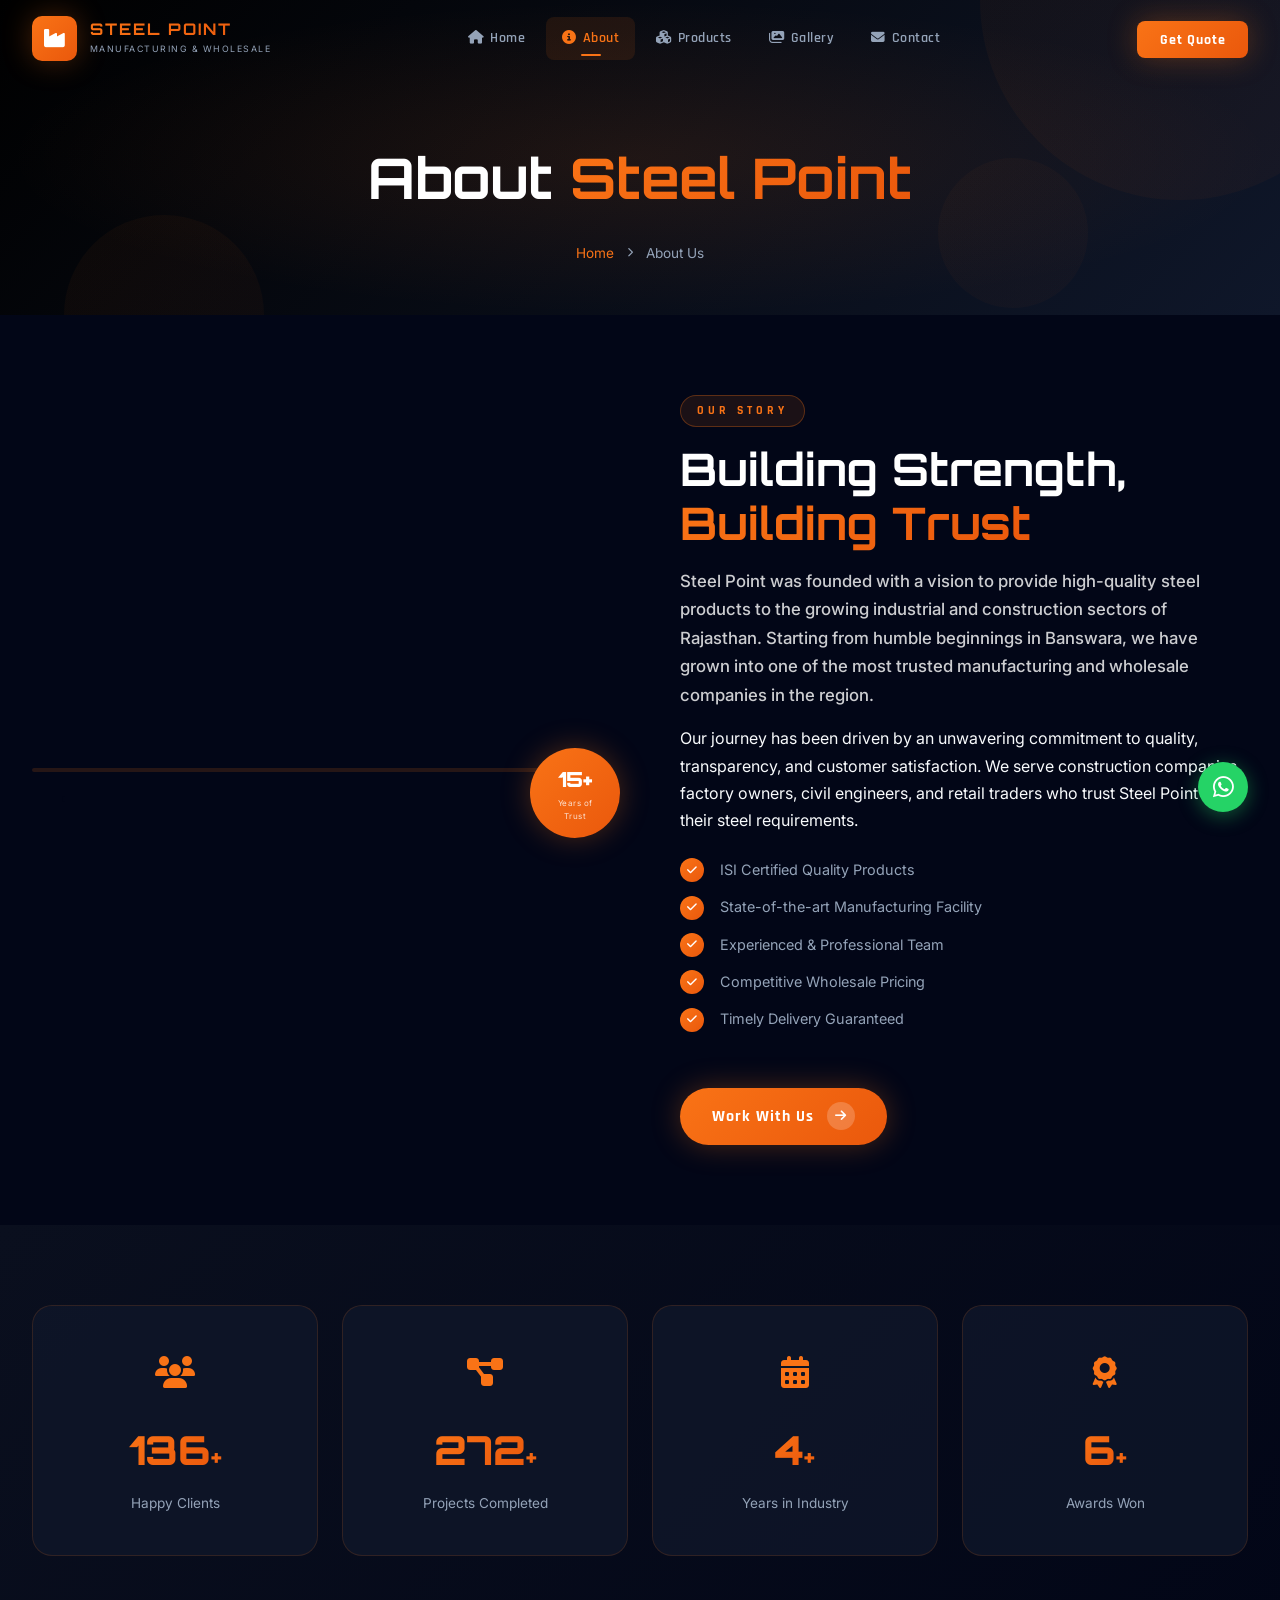
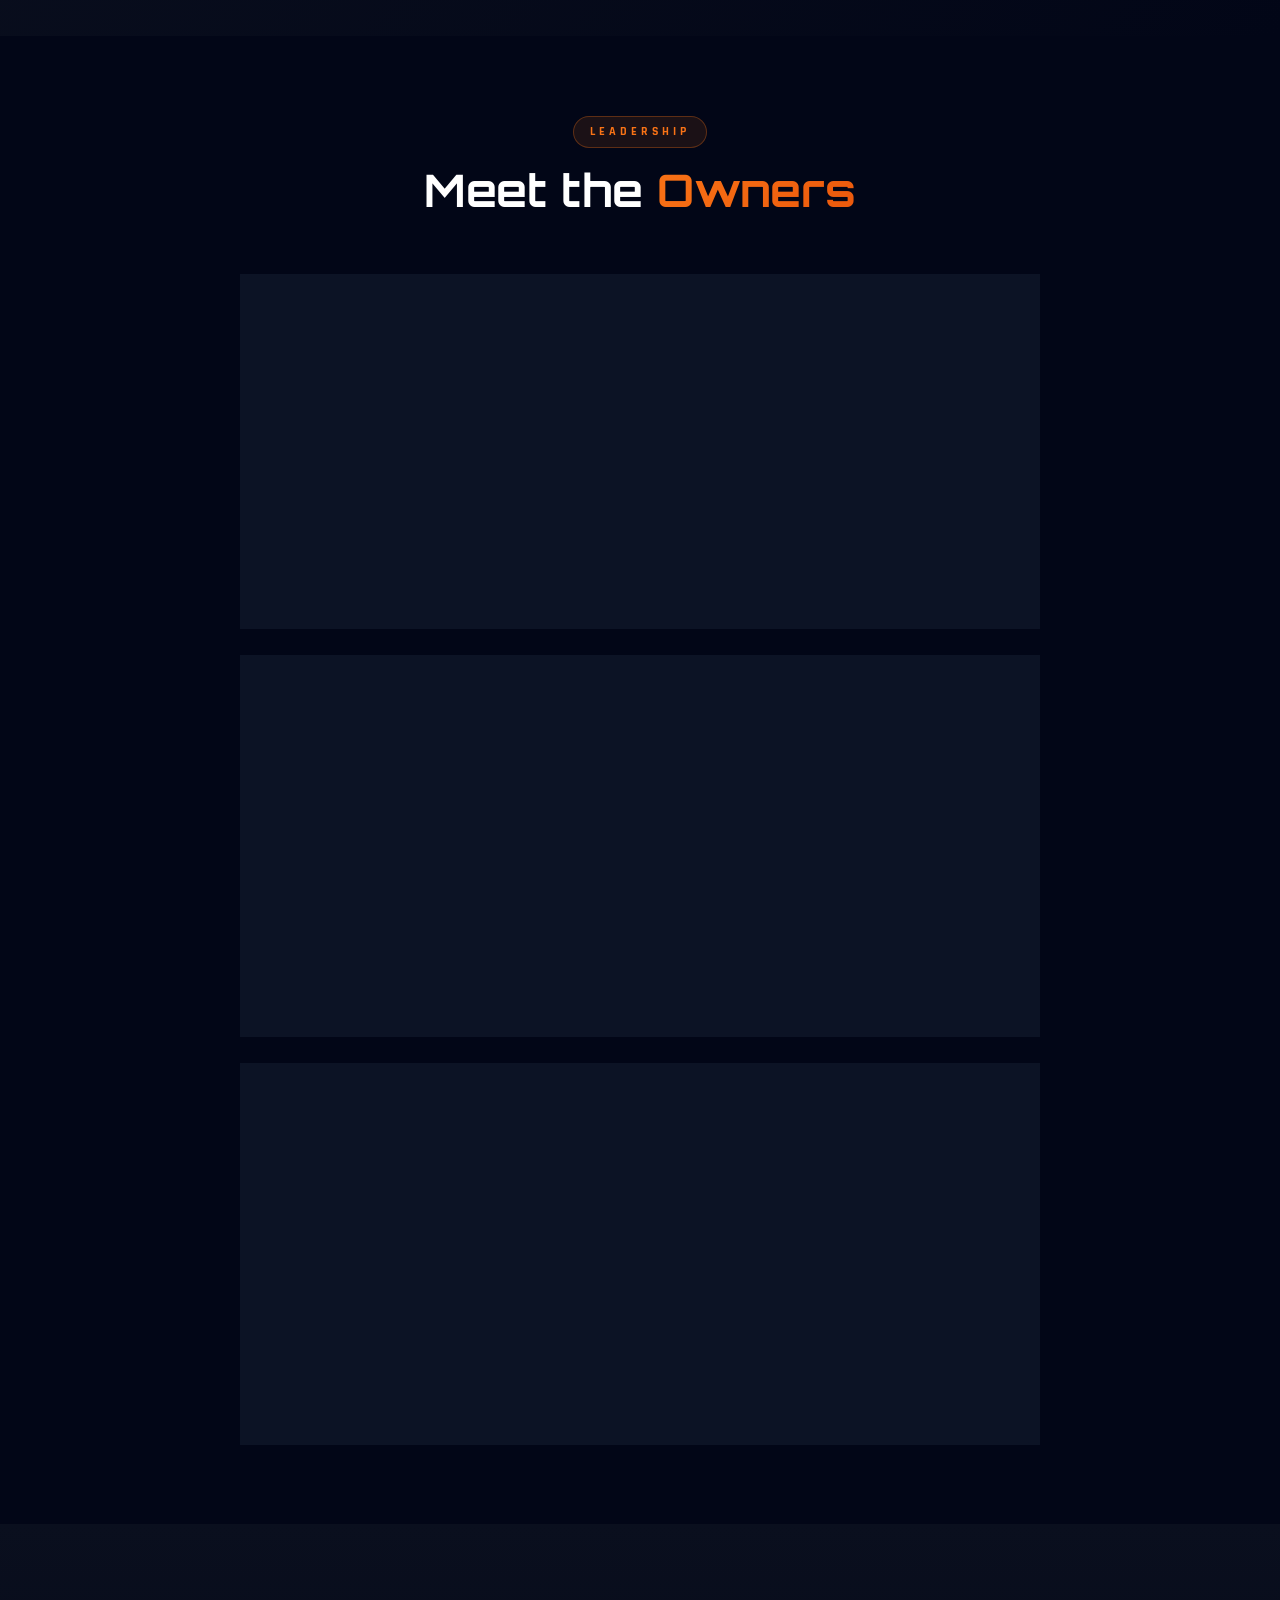
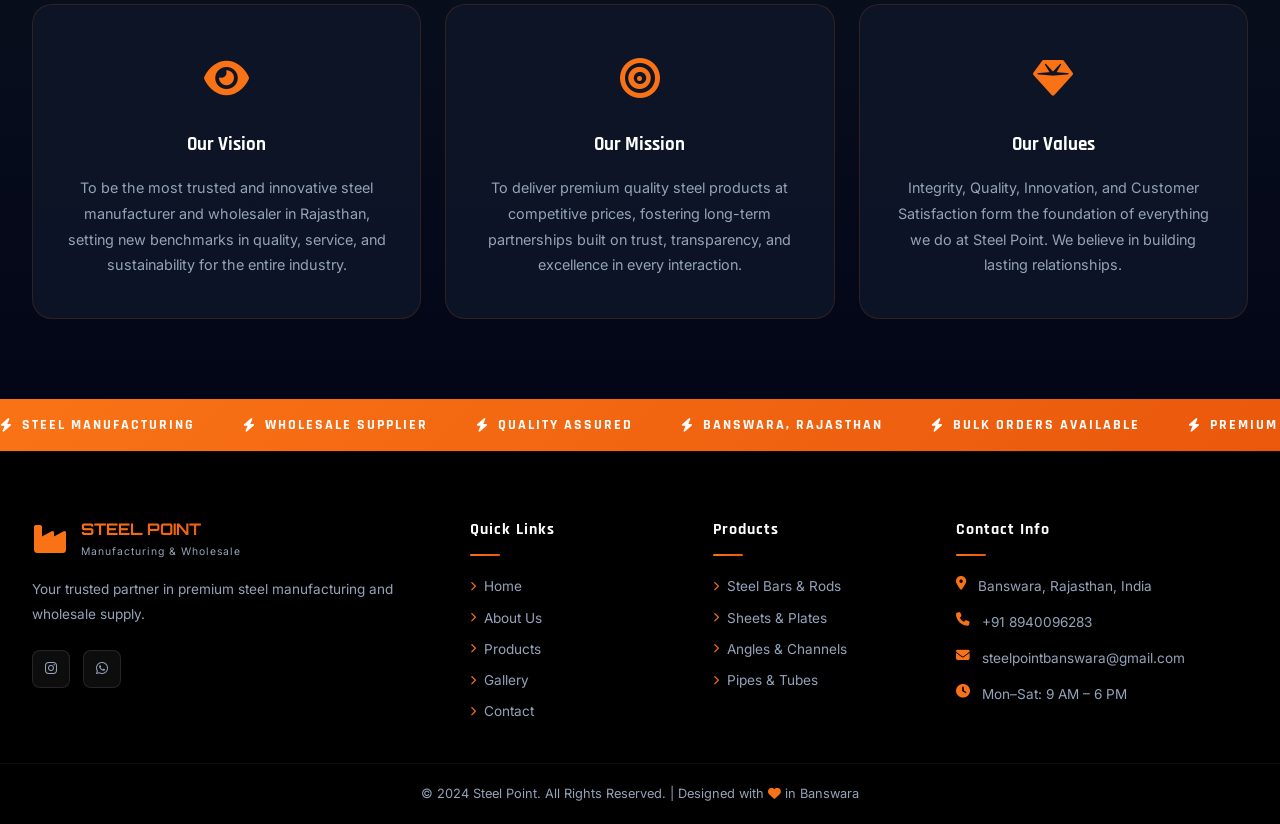
==== commit b4baf0fa: "Update about.html" ====
--- a/about.html
+++ b/about.html
@@ -161,7 +161,7 @@
                 <div class="owner-card">
                     <div class="owner-image-wrap">
                         <div class="owner-img-circle">
-                            <img src="css/ali asgar uncle 1.jpeg" alt="Owner" onerror="this.style.display='none'; this.nextElementSibling.style.display='flex'">
+                            <img src="css/ali asgar uncle 1.jpeg" loading="lazy" alt="Owner" loa onerror="this.style.display='none'; this.nextElementSibling.style.display='flex'">
                             <div class="owner-placeholder" style="display:none">
                                 <i class="fas fa-user-tie"></i>
                             </div>
@@ -189,7 +189,7 @@
                 <div class="owner-card">
                     <div class="owner-image-wrap">
                         <div class="owner-img-circle">
-                            <img src="css/murtaza uncle .jpeg" alt="Owner" onerror="this.style.display='none'; this.nextElementSibling.style.display='flex'">
+                            <img src="css/murtaza uncle .jpeg" loading="lazy" alt="Owner" onerror="this.style.display='none'; this.nextElementSibling.style.display='flex'">
                             <div class="owner-placeholder" style="display:none">
                                 <i class="fas fa-user-tie"></i>
                             </div>
@@ -216,7 +216,7 @@
                 <div class="owner-card">
                     <div class="owner-image-wrap">
                         <div class="owner-img-circle">
-                            <img src="css/iqbal uncle.jpeg" alt="Owner" onerror="this.style.display='none'; this.nextElementSibling.style.display='flex'">
+                            <img src="css/iqbal uncle.jpeg" loading="lazy" alt="Owner" onerror="this.style.display='none'; this.nextElementSibling.style.display='flex'">
                             <div class="owner-placeholder" style="display:none">
                                 <i class="fas fa-user-tie"></i>
                             </div>
@@ -345,4 +345,4 @@
     <script src="js/main.js"></script>
     <script src="js/animations.js"></script>
 </body>
-</html>+</html>
--- a/css/style.css
+++ b/css/style.css
@@ -1701,4 +1701,39 @@
     width: 100%;
     height: auto;
   }
-}+}
+
+@media (max-width: 768px){
+
+  .products-main-grid{
+    grid-template-columns: 1fr;
+    gap: 1rem;
+  }
+
+  .product-main-card{
+    width: 100%;
+  }
+
+  .product-card-img{
+    height: 220px;
+  }
+
+  .filter-buttons{
+    display: flex;
+    gap: 10px;
+    overflow-x: auto;
+    padding-bottom: 10px;
+    flex-wrap: nowrap;
+    scrollbar-width: none;
+  }
+
+  .filter-buttons::-webkit-scrollbar{
+    display:none;
+  }
+
+  .filter-btn{
+    white-space: nowrap;
+    flex: 0 0 auto;
+  }
+
+}
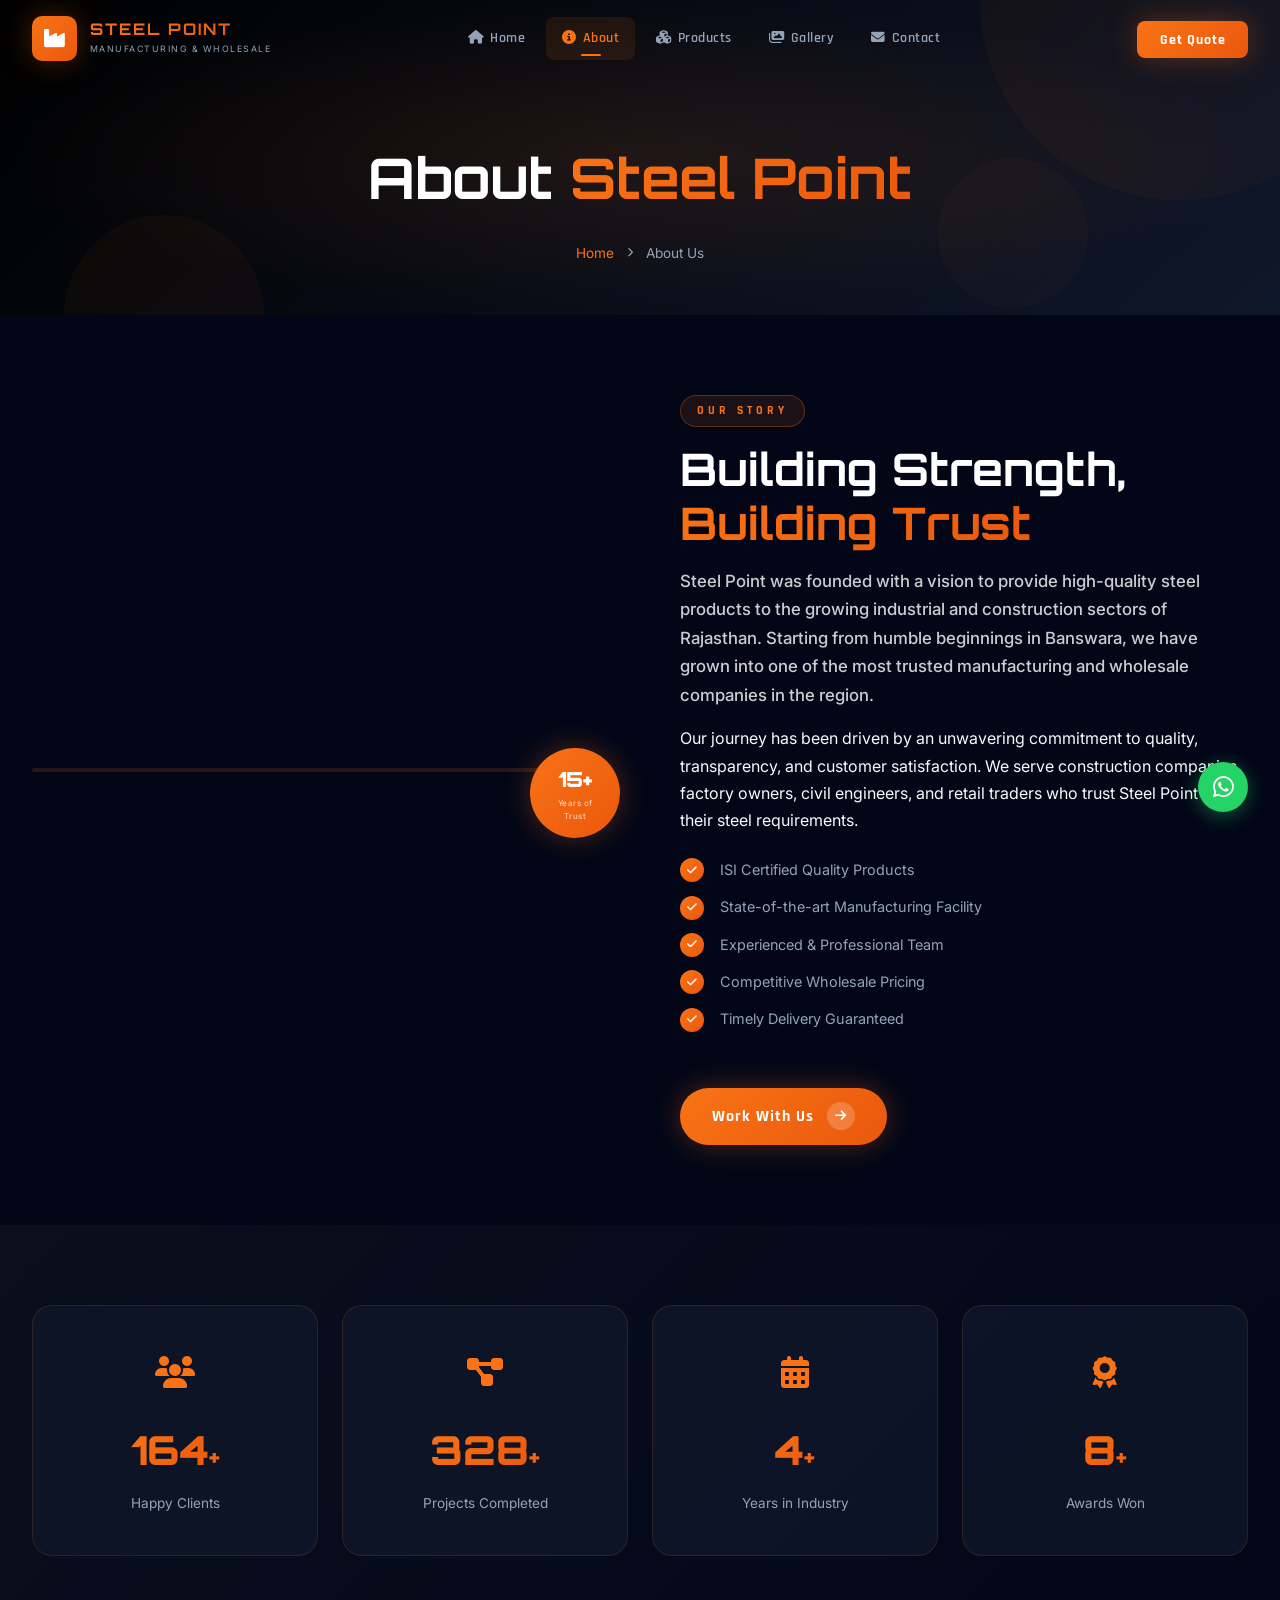
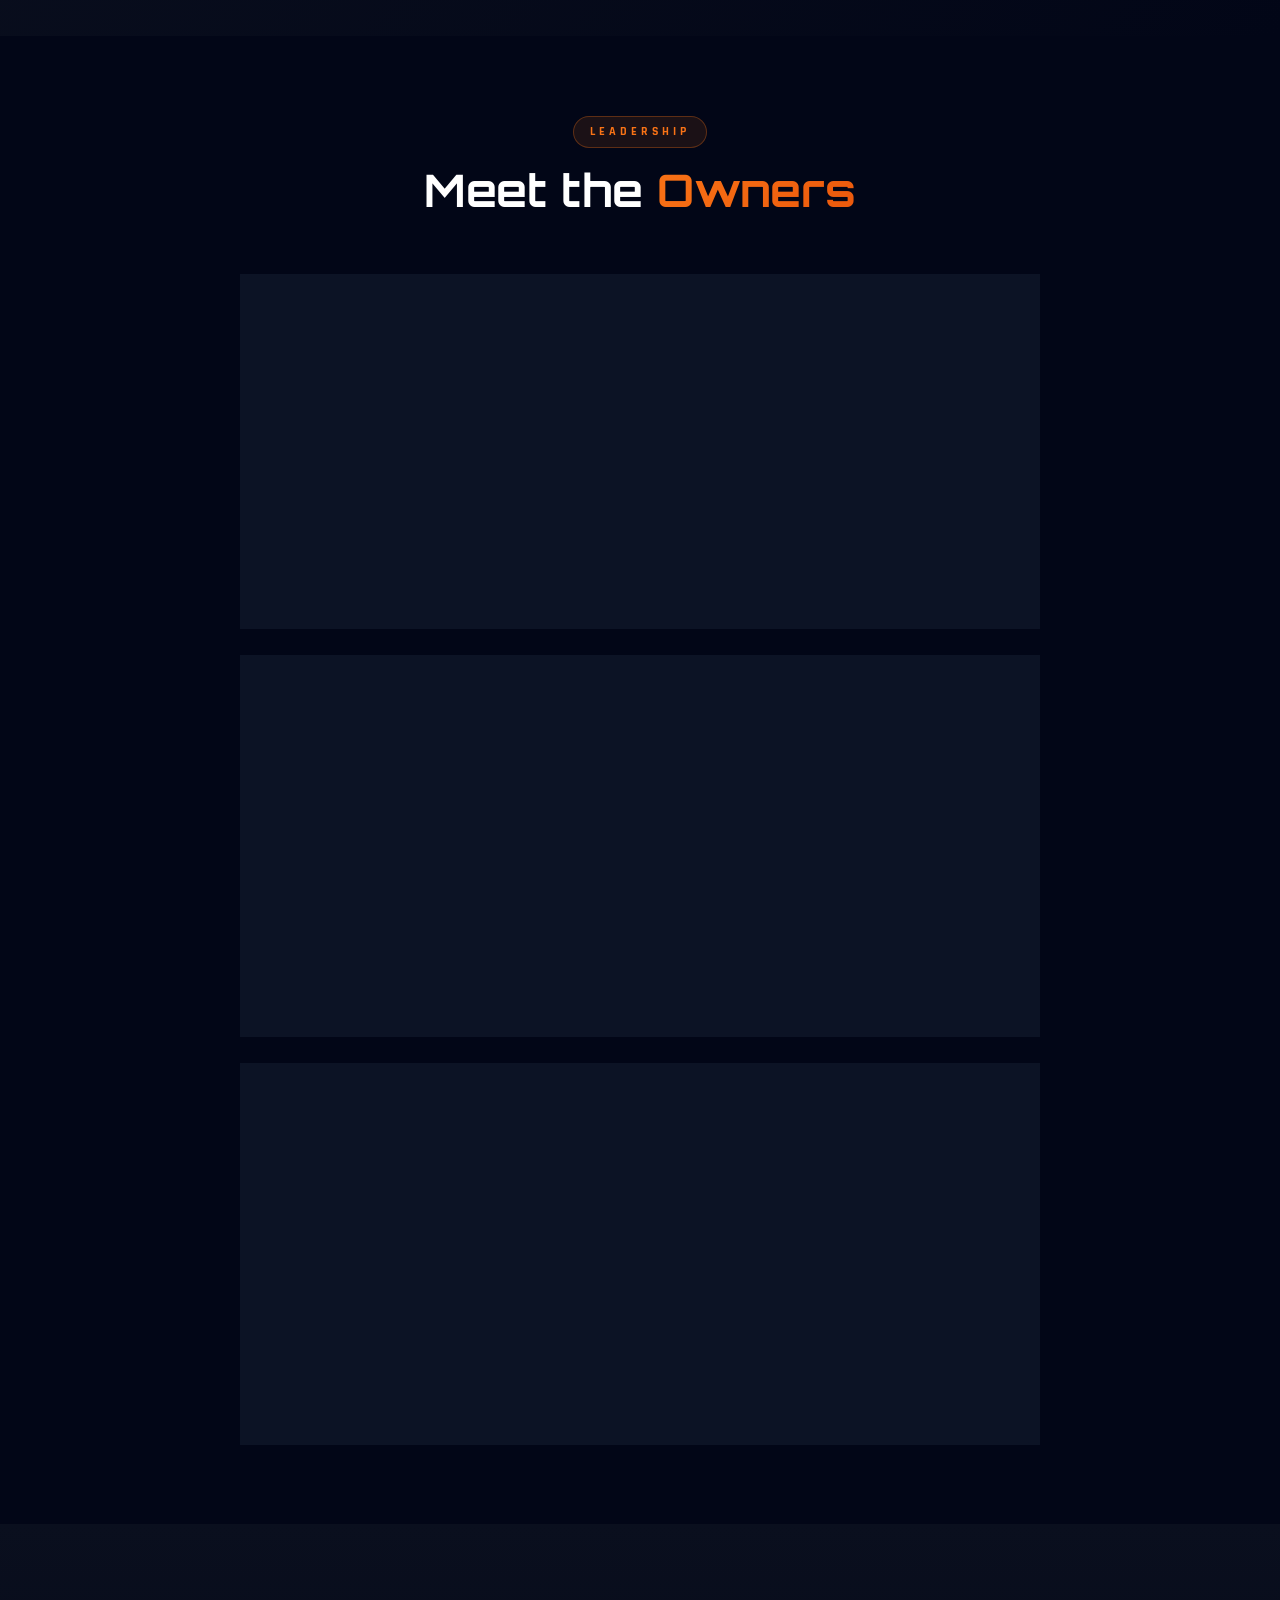
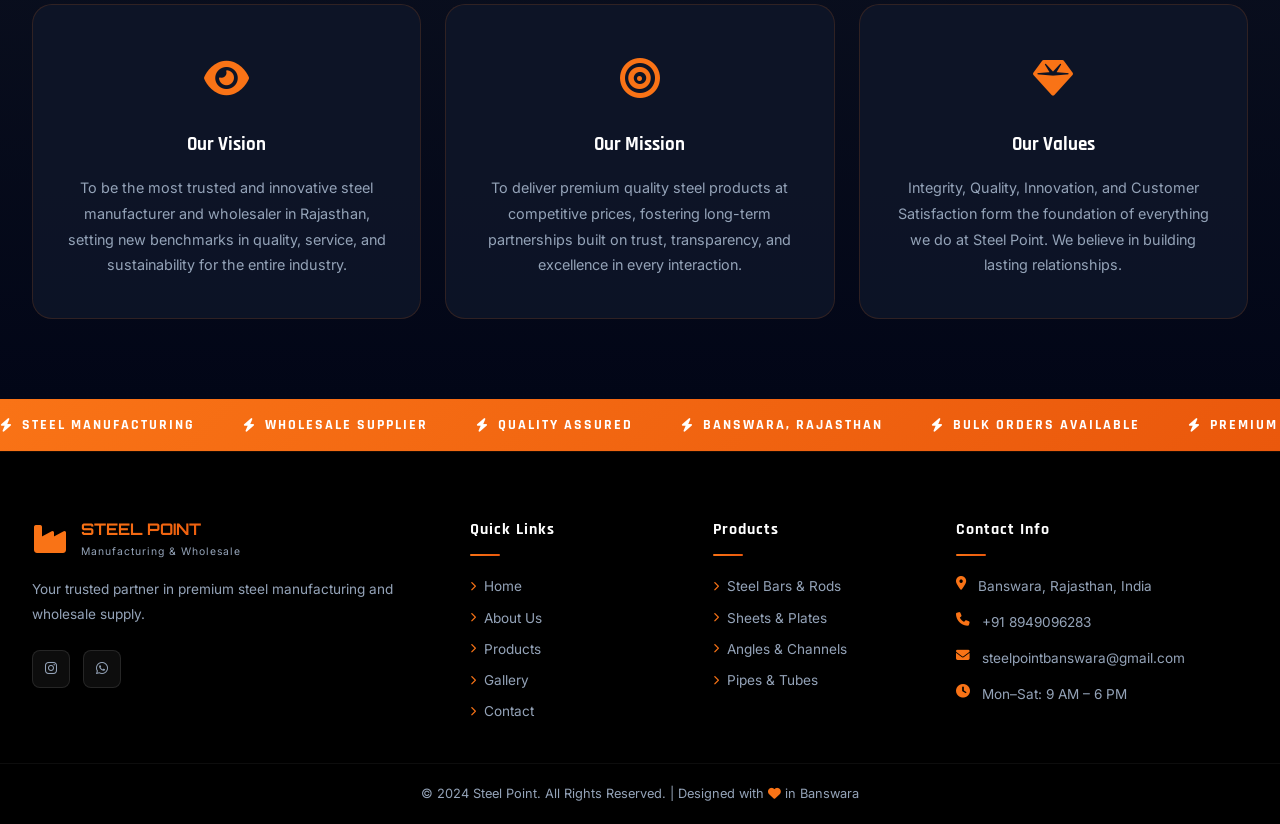
==== commit 274d54cc: "Update print statement from 'Hello' to 'Goodbye'" ====
--- a/about.html
+++ b/about.html
@@ -161,7 +161,7 @@
                 <div class="owner-card">
                     <div class="owner-image-wrap">
                         <div class="owner-img-circle">
-                            <img src="css/ali asgar uncle 1.jpeg" loading="lazy" alt="Owner" loa onerror="this.style.display='none'; this.nextElementSibling.style.display='flex'">
+                            <img src="css/iqbal uncle.jpeg" loading="lazy" alt="Owner" loa onerror="this.style.display='none'; this.nextElementSibling.style.display='flex'">
                             <div class="owner-placeholder" style="display:none">
                                 <i class="fas fa-user-tie"></i>
                             </div>
@@ -169,11 +169,39 @@
                         <div class="owner-badge"><i class="fas fa-crown"></i></div>
                     </div>
                     <div class="owner-details">
-                        <h3 class="owner-name">ALi Asgar Ghadiyali</h3>
+                        <h3 class="owner-name">Iqbal Ali Lokhandwala</h3>
                         <span class="owner-title">Founder & Managing Director</span>
                         <p class="owner-desc">With over 15 years of experience in the steel industry, our founder built Steel Point from the ground up with a focus on quality, honesty, and customer-first values. Under his leadership, Steel Point has become a cornerstone of steel manufacturing in Banswara.</p>
                         <div class="owner-contacts">
-                            <a href="tel:+918940096283" class="owner-contact-btn">
+                            <a href="tel:+919414101186" class="owner-contact-btn">
+                                <i class="fas fa-phone"></i> Call Now
+                            </a>
+                            <a href="https://wa.me/918118812469" class="owner-contact-btn whatsapp" target="_blank">
+                                <i class="fab fa-whatsapp"></i> WhatsApp
+                            </a>
+                        </div>
+                    </div>
+                </div>
+            </div>
+            <br>
+
+             <div class="owner-card-wrap" data-aos="zoom-in">
+                <div class="owner-card">
+                    <div class="owner-image-wrap">
+                        <div class="owner-img-circle">
+                            <img src="css/ali asgar uncle 1.jpeg" loading="lazy" alt="Owner" onerror="this.style.display='none'; this.nextElementSibling.style.display='flex'">
+                            <div class="owner-placeholder" style="display:none">
+                                <i class="fas fa-user-tie"></i>
+                            </div>
+                        </div>
+                        <div class="owner-badge"><i class="fas fa-crown"></i></div>
+                    </div>
+                    <div class="owner-details">
+                        <h3 class="owner-name">Ali Asgar Ghadiyali</h3>
+                        <span class="owner-title">Co-Founder</span>
+                        <p class="owner-desc">With years of dedication and hands-on experience in the steel industry, our co-founder has played a vital role in shaping Steel Point with innovation, commitment, and strong customer relationships. Their vision and leadership have helped establish Steel Point as a trusted name in steel manufacturing in Banswara.</p>
+                        <div class="owner-contacts">
+                            <a href="tel:+918949096283" class="owner-contact-btn">
                                 <i class="fas fa-phone"></i> Call Now
                             </a>
                             <a href="https://wa.me/919928610476" class="owner-contact-btn whatsapp" target="_blank">
@@ -183,8 +211,7 @@
                     </div>
                 </div>
             </div>
-            <br>
-
+                    <br>
              <div class="owner-card-wrap" data-aos="zoom-in">
                 <div class="owner-card">
                     <div class="owner-image-wrap">
@@ -197,41 +224,14 @@
                         <div class="owner-badge"><i class="fas fa-crown"></i></div>
                     </div>
                     <div class="owner-details">
-                        <h3 class="owner-name">Murtaza Aashique</h3>
+                        <h3 class="owner-name">Murtaza AAshique</h3>
                         <span class="owner-title">Co-Founder</span>
                         <p class="owner-desc">With years of dedication and hands-on experience in the steel industry, our co-founder has played a vital role in shaping Steel Point with innovation, commitment, and strong customer relationships. Their vision and leadership have helped establish Steel Point as a trusted name in steel manufacturing in Banswara.</p>
                         <div class="owner-contacts">
-                            <a href="tel:+919414101186" class="owner-contact-btn">
+                            <a href="tel:+919828180990" class="owner-contact-btn">
                                 <i class="fas fa-phone"></i> Call Now
                             </a>
-                            <a href="https://wa.me/919414101186" class="owner-contact-btn whatsapp" target="_blank">
-                                <i class="fab fa-whatsapp"></i> WhatsApp
-                            </a>
-                        </div>
-                    </div>
-                </div>
-            </div>
-                    <br>
-             <div class="owner-card-wrap" data-aos="zoom-in">
-                <div class="owner-card">
-                    <div class="owner-image-wrap">
-                        <div class="owner-img-circle">
-                            <img src="css/iqbal uncle.jpeg" loading="lazy" alt="Owner" onerror="this.style.display='none'; this.nextElementSibling.style.display='flex'">
-                            <div class="owner-placeholder" style="display:none">
-                                <i class="fas fa-user-tie"></i>
-                            </div>
-                        </div>
-                        <div class="owner-badge"><i class="fas fa-crown"></i></div>
-                    </div>
-                    <div class="owner-details">
-                        <h3 class="owner-name">Iqab Ali Lokhandwala</h3>
-                        <span class="owner-title">Co-Founder</span>
-                        <p class="owner-desc">With years of dedication and hands-on experience in the steel industry, our co-founder has played a vital role in shaping Steel Point with innovation, commitment, and strong customer relationships. Their vision and leadership have helped establish Steel Point as a trusted name in steel manufacturing in Banswara.</p>
-                        <div class="owner-contacts">
-                            <a href="tel:+919414101186" class="owner-contact-btn">
-                                <i class="fas fa-phone"></i> Call Now
-                            </a>
-                            <a href="https://wa.me/918118812469" class="owner-contact-btn whatsapp" target="_blank">
+                            <a href="https://wa.me/919828180990" class="owner-contact-btn whatsapp" target="_blank">
                                 <i class="fab fa-whatsapp"></i> WhatsApp
                             </a>
                         </div>
@@ -325,7 +325,7 @@
                 <div class="footer-contact-col">
                     <h4>Contact Info</h4>
                     <div class="footer-contact-item"><i class="fas fa-map-marker-alt"></i><span>Banswara, Rajasthan, India</span></div>
-                    <div class="footer-contact-item"><i class="fas fa-phone"></i><span>+91 8940096283</span></div>
+                    <div class="footer-contact-item"><i class="fas fa-phone"></i><span>+91 8949096283</span></div>
                     <div class="footer-contact-item"><i class="fas fa-envelope"></i><span>steelpointbanswara@gmail.com</span></div>
                     <div class="footer-contact-item"><i class="fas fa-clock"></i><span>Mon–Sat: 9 AM – 6 PM</span></div>
                 </div>
--- a/css/style.css
+++ b/css/style.css
@@ -1138,6 +1138,7 @@
   border-color: rgba(249,115,22,0.4);
   box-shadow: var(--shadow-orange), var(--shadow);
 }
+.product-main-card-img,
 .product-card-img {
   height: 180px; position: relative;
   overflow: hidden;
@@ -1582,7 +1583,7 @@
     top: 0;
     left: -100%;
     width: 100%;
-    height: 100vh;
+    min-height: 100vh;
     flex-direction: column;
     justify-content: center;
     align-items: center;
@@ -1643,9 +1644,8 @@
   }
 
   .hero-title,
-  h1{
-    font-size: 2rem !important;
-    line-height: 1.2;
+  {
+    line-height: 1.15;
   }
 
   h2{
@@ -1737,3 +1737,198 @@
   }
 
 }
+
+@media (max-width: 768px){
+
+  #hero{
+    min-height: auto;
+    padding: 110px 0 60px;
+  }
+
+  .hero-content{
+    padding-top: 0;
+    text-align: center;
+  }
+
+  .hero-title{
+    font-size: 2.2rem !important;
+    line-height: 1.15;
+  }
+
+  .hero-subtitle{
+    font-size: 1rem;
+    line-height: 1.6;
+  }
+
+}
+
+@media (max-width: 768px){
+
+  .hero-stats{
+    flex-direction: column;
+    gap: 14px;
+    align-items: center;
+  }
+
+  .stat-divider{
+    display:none;
+  }
+
+}
+
+@media (max-width: 768px){
+
+  .features-grid,
+  .stats-grid,
+  .social-cards,
+  .footer-container{
+    grid-template-columns: 1fr !important;
+  }
+
+}
+
+@media (max-width: 900px){
+
+  .nav-links{
+    padding-top: 90px;
+    overflow-y: auto;
+  }
+
+}
+
+/* =====================================
+   INDEX PAGE CUTTING FIX
+===================================== */
+
+html, body {
+  overflow-x: hidden;
+  width: 100%;
+}
+
+/* Better mobile viewport */
+#hero {
+  min-height: 100svh;
+  height: auto;
+  padding: 110px 0 60px;
+}
+
+/* Hero container */
+.hero-content {
+  width: 100%;
+  max-width: 100%;
+  padding: 0 1rem;
+  padding-top: 0;
+  text-align: center;
+}
+
+/* Prevent title cutting */
+.hero-title {
+  width: 100%;
+  overflow-wrap: break-word;
+}
+
+.title-line-1,
+.title-line-2,
+.title-line-3 {
+  letter-spacing: 1px !important;
+  word-break: break-word;
+}
+
+/* Better mobile text */
+@media (max-width: 768px) {
+
+  .title-line-1 {
+    font-size: 2rem !important;
+  }
+
+  .title-line-2 {
+    font-size: 2.4rem !important;
+  }
+
+  .title-line-3 {
+    font-size: 2rem !important;
+  }
+
+  .hero-subtitle {
+    font-size: 0.95rem;
+    line-height: 1.6;
+  }
+
+  .hero-buttons {
+    flex-direction: column;
+    width: 100%;
+  }
+
+  .hero-buttons a {
+    width: 100%;
+    justify-content: center;
+  }
+
+  .hero-stats {
+    flex-direction: column;
+    gap: 12px;
+  }
+
+  .hero-scroll-indicator {
+    display: none;
+  }
+}
+
+/* Floating icons can cause overflow */
+.hero-floating-elements {
+  overflow: hidden;
+}
+
+/* =====================================
+   FINAL HERO FIX
+===================================== */
+
+html,body{
+  overflow-x:hidden;
+}
+
+@media (max-width:768px){
+
+  #hero{
+    min-height:100svh;
+    padding:100px 0 60px;
+  }
+
+  .hero-content{
+    padding-top:0 !important;
+    text-align:center;
+  }
+
+  .title-line-1{
+    font-size:clamp(1.8rem,7vw,3rem);
+    letter-spacing:1px;
+  }
+
+  .title-line-2{
+    font-size:clamp(2.2rem,9vw,4rem);
+    letter-spacing:1px;
+  }
+
+  .title-line-3{
+    font-size:clamp(1.8rem,7vw,3rem);
+    letter-spacing:1px;
+  }
+
+  .hero-subtitle{
+    font-size:1rem;
+    line-height:1.6;
+    max-width:100%;
+  }
+
+  .hero-buttons{
+    flex-direction:column;
+  }
+
+  .hero-buttons a{
+    width:100%;
+  }
+
+  .hero-scroll-indicator{
+    display:none;
+  }
+}
